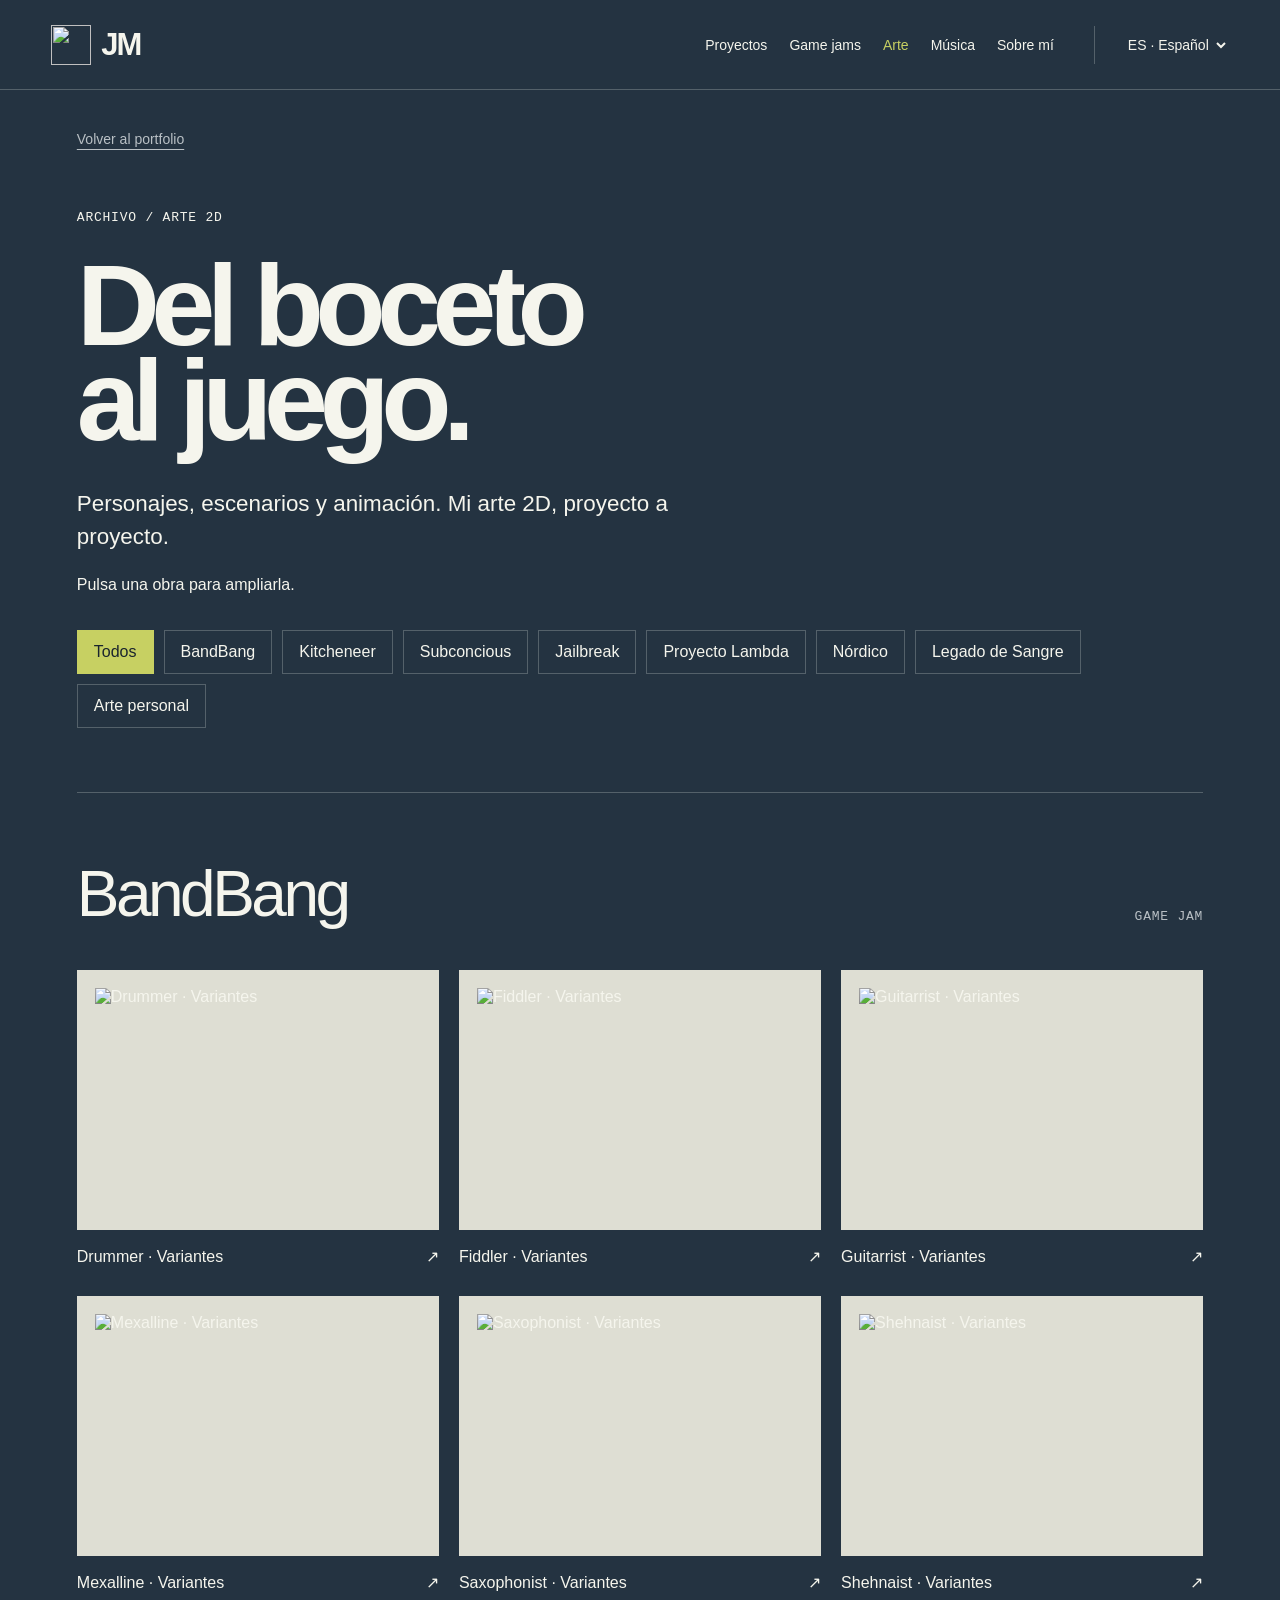
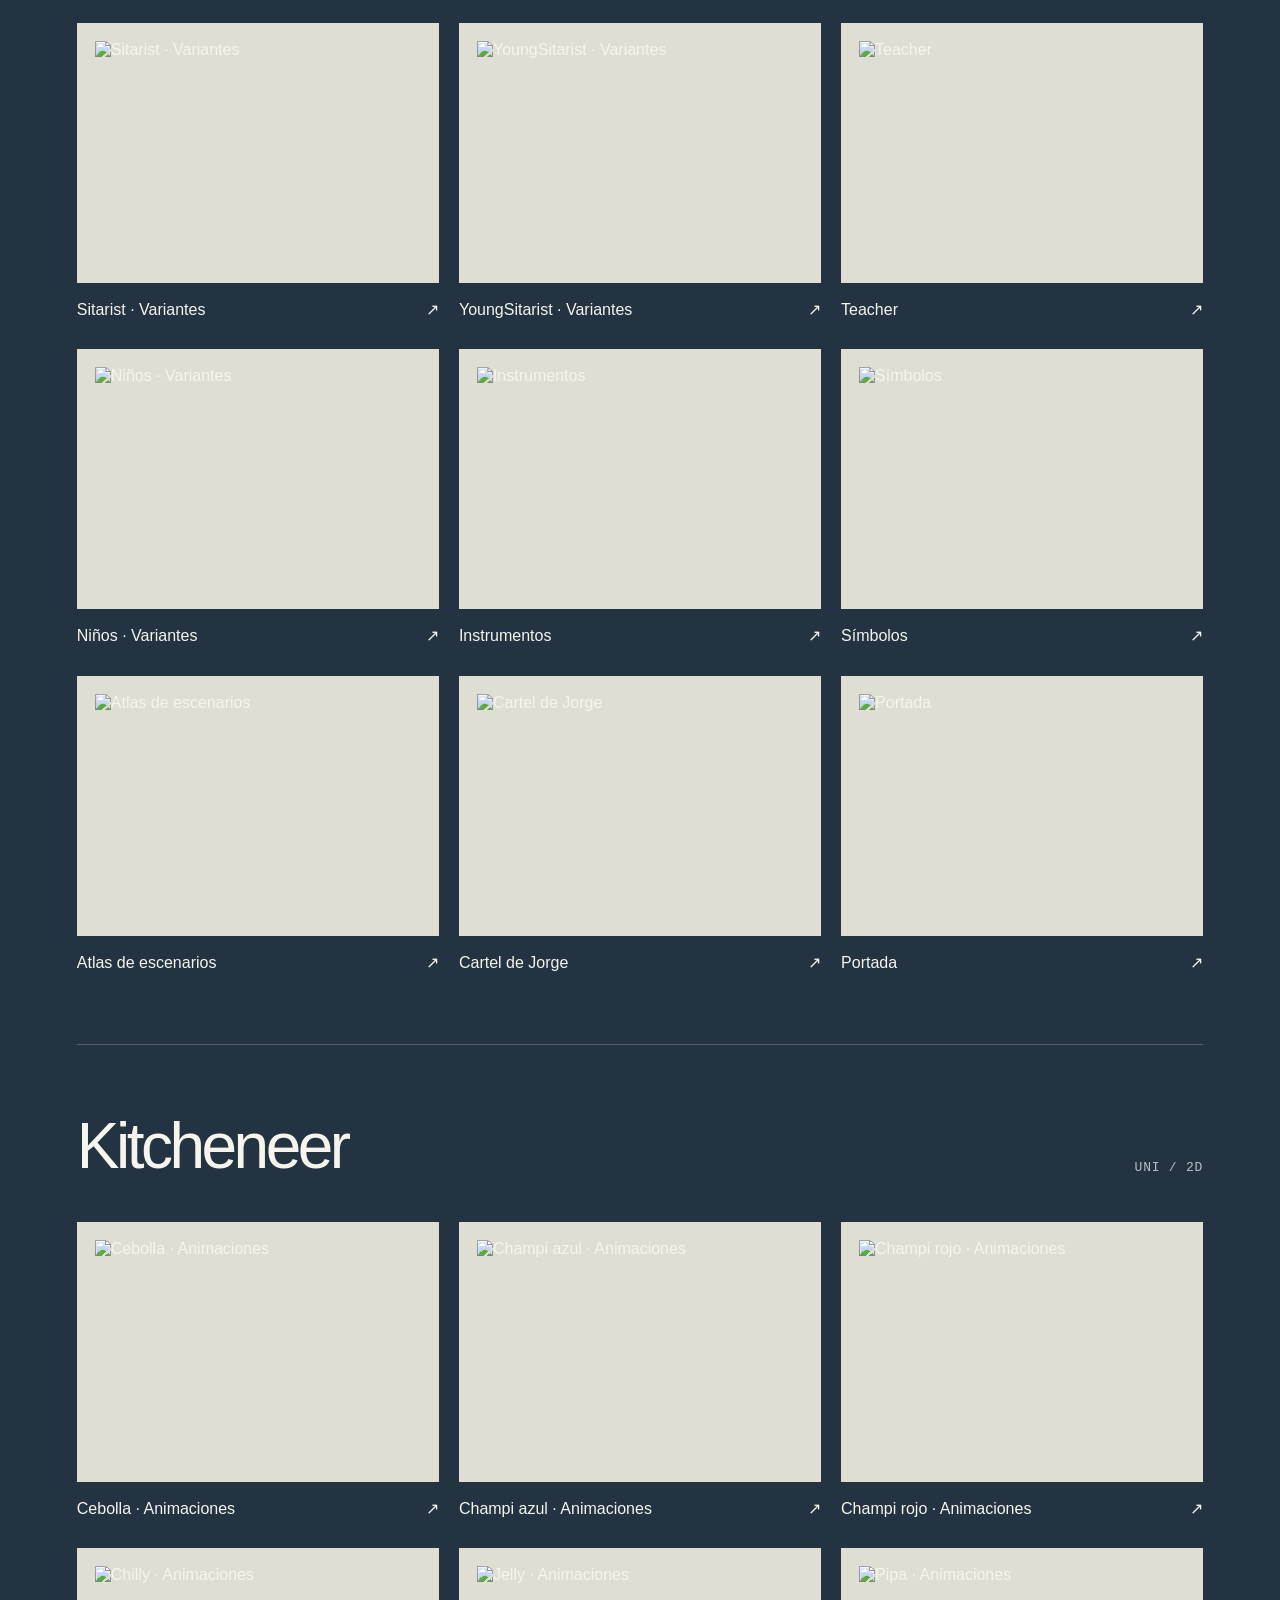
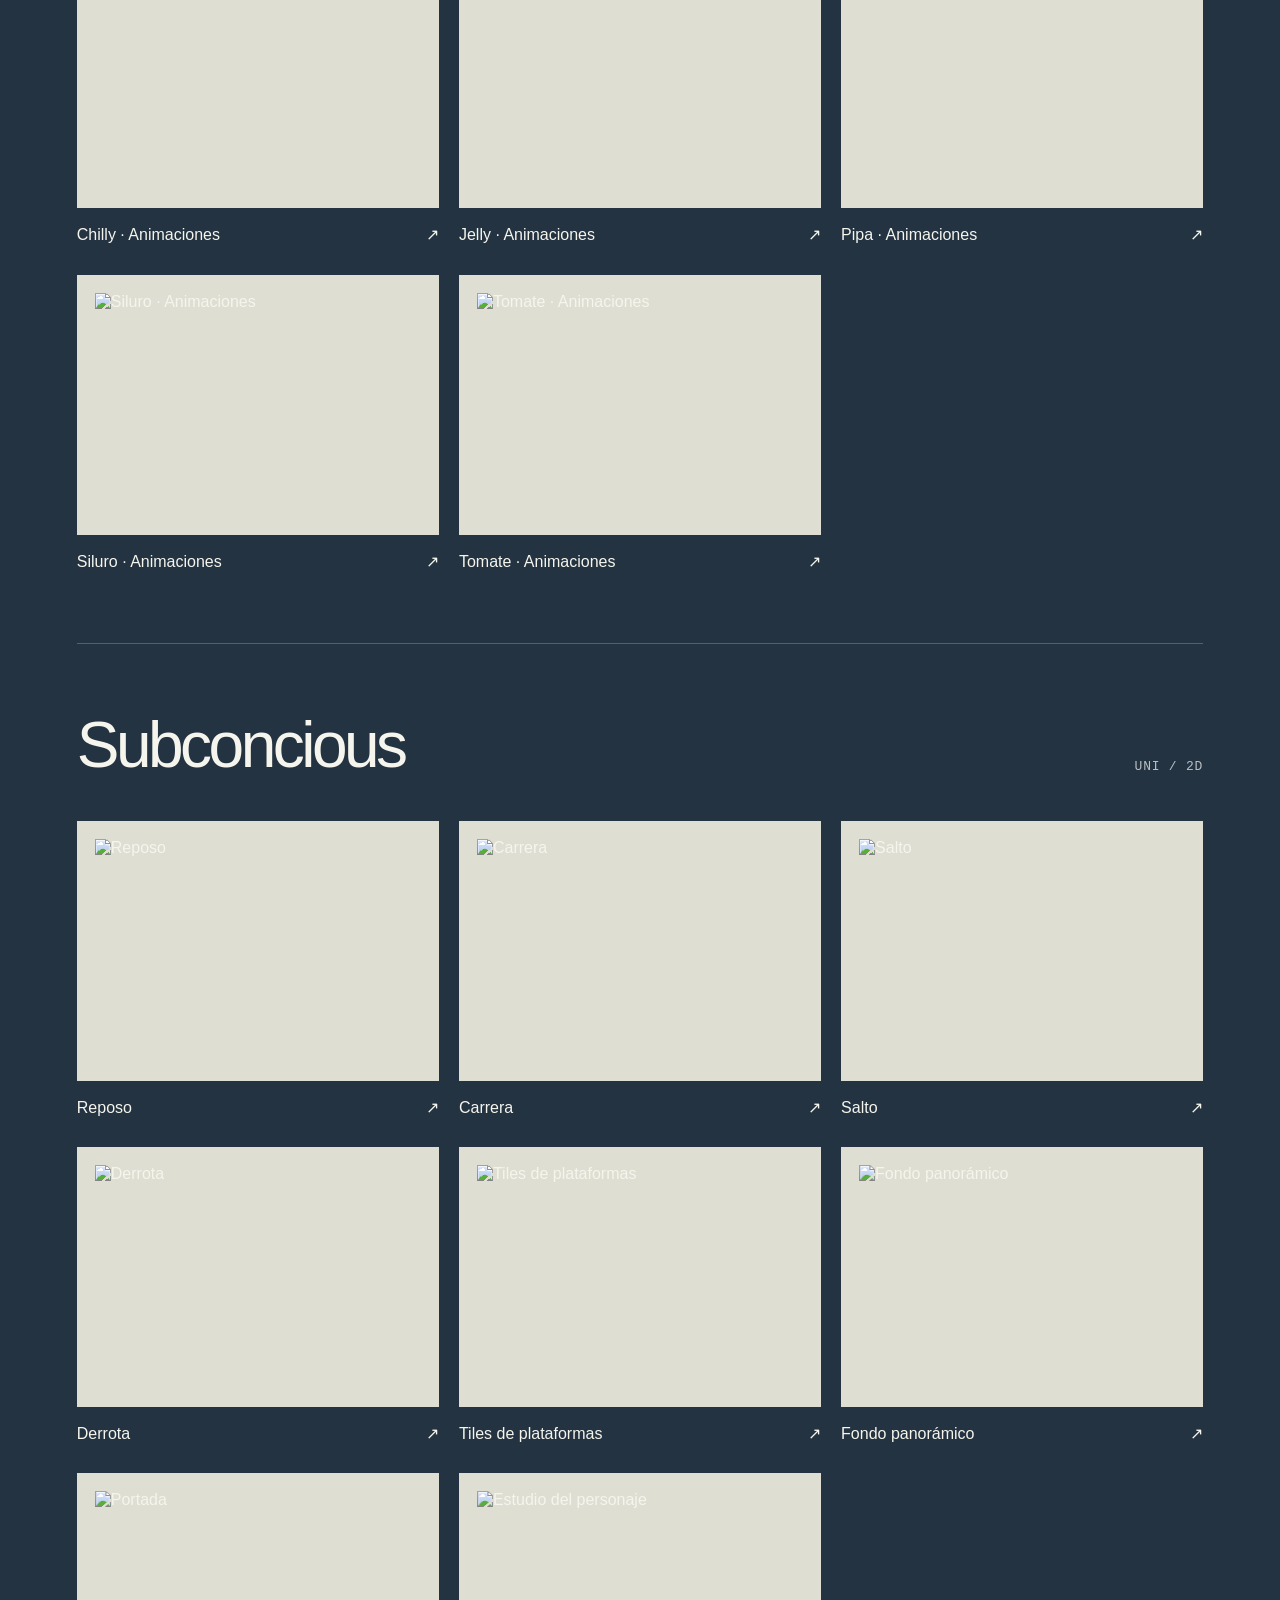
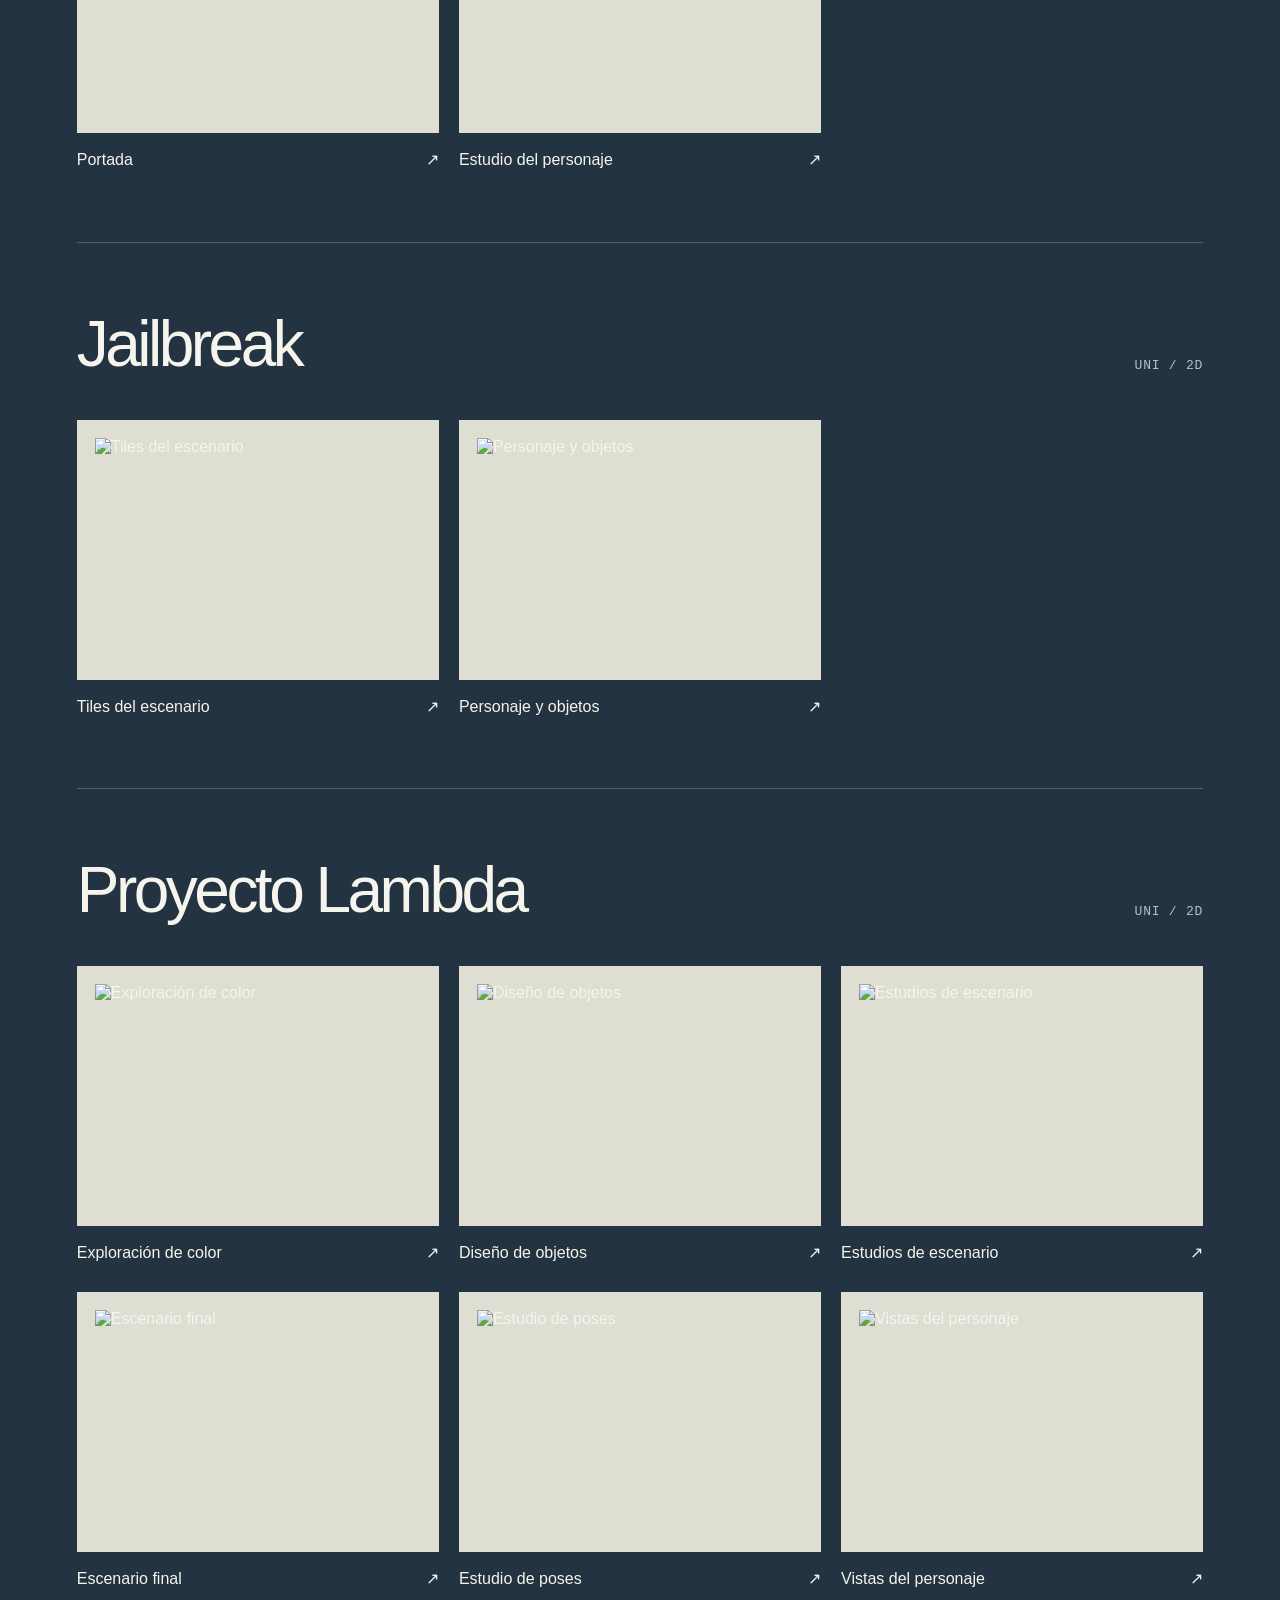
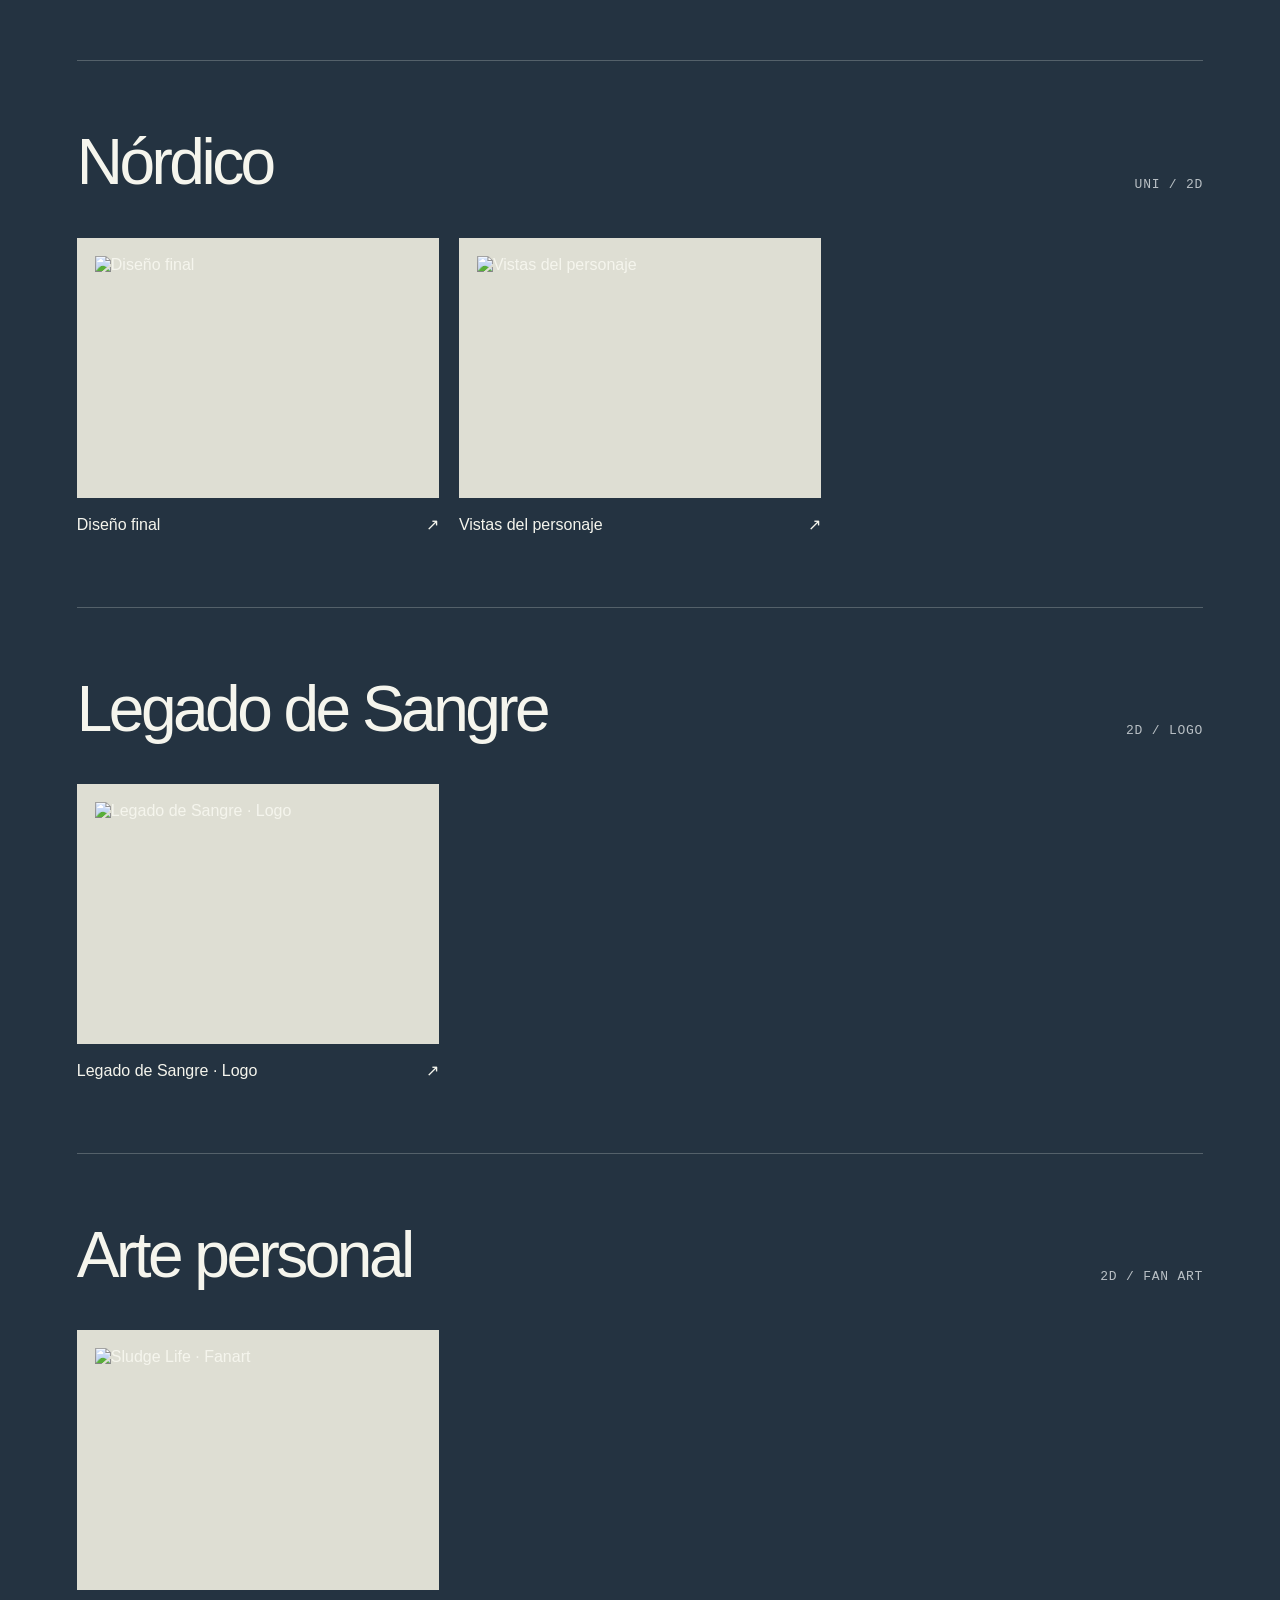
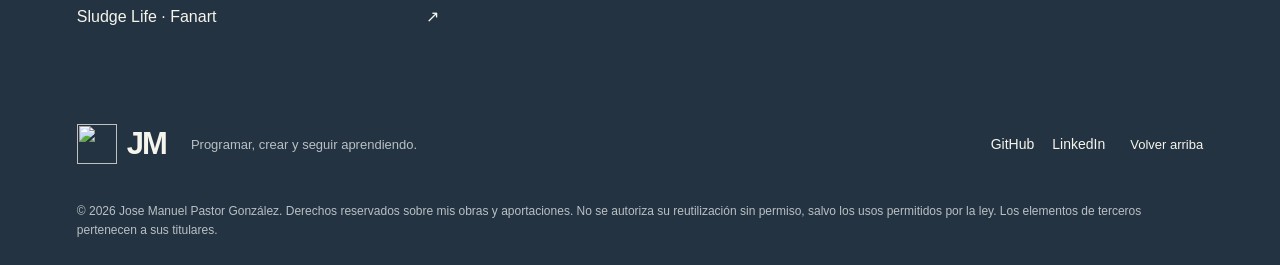
==== art.html @ f52fd1ca "primer commit sin assets" ====
<!doctype html>
<html lang="es">
  <head>
    <meta charset="UTF-8">
    <meta name="viewport" content="width=device-width,initial-scale=1">
    <meta name="theme-color" content="#243341">
    <meta
      name="description"
      content="Game jams de Jose Manuel Pastor González: BandBang, Time Bender y mis aportaciones de arte, sonido y código."
    >
    <title>
      Arte 2D — José Manuel
    </title>
    <link rel="icon" href="assets/favicon.svg">
    <link rel="stylesheet" href="styles.css">
    <script src="content.js" defer>
    </script>
    <script src="art-data.js" defer>
    </script>
    <script src="gallery.js" defer>
    </script>
    <script src="script.js" defer>
    </script>
  </head>
  <body data-page="art">
    <a class="skip" href="#main" data-t="skip">
      Saltar al contenido
    </a>
    <!-- Navegación e idioma -->
    <header>
      <a class="brand" href="index.html" aria-label="José Manuel — Inicio">
        <img src="assets/logo.png" alt="" width="40" height="40">
        JM
      </a>
      <nav aria-label="Principal">
        <a href="index.html#work" data-t="work">
          Proyectos
        </a>
        <a href="jams.html" data-t="jams">
          Game jams
        </a>
        <a href="art.html" aria-current="page" data-t="art">
          Arte
        </a>
        <a href="index.html#sound" data-t="sound">
          Música
        </a>
        <a href="index.html#about" data-t="about">
          Sobre mí
        </a>
      </nav>
      <label class="language">
        <span class="sr-only" data-t="language">
          Idioma
        </span>
        <select id="language">
          <option value="es">
            ES · Español
          </option>
          <option value="en">
            EN · English
          </option>
        </select>
      </label>
    </header>
    <main id="main">
      <section class="wrap jams-hero gallery-hero">
        <a class="back-link" href="index.html#art" data-t="backPortfolio">
          Volver al portfolio
        </a>
        <p class="eyebrow" data-t="galleryArchive">
          ARCHIVO / ARTE 2D
        </p>
        <h1 data-t="galleryTitle">
          Del boceto
          <br>
          al juego.
        </h1>
        <p class="gallery-intro" data-t="galleryIntro">
          Personajes, escenarios y animación. Mi arte 2D, proyecto a proyecto.
        </p>
        <p data-t="galleryHint">
          Pulsa una obra para ampliarla.
        </p>
        <div
          id="art-filters"
          class="art-filters"
          role="group"
          aria-label="Proyectos / Projects"
        >
        </div>
      </section>
      <div id="art-gallery" class="wrap">
      </div>
      <noscript>
        <p class="wrap">
          Activa JavaScript para ver la galería. / Enable JavaScript to view the gallery.
        </p>
      </noscript>
      <dialog id="art-viewer" class="art-viewer" aria-labelledby="art-caption">
        <div class="viewer-toolbar">
          <h2 id="art-caption">
          </h2>
          <button id="art-close" type="button" data-t="galleryClose">
            Cerrar visor
          </button>
        </div>
        <div class="viewer-stage">
          <img id="art-image" alt="">
        </div>
        <div class="viewer-actions">
          <button id="art-prev" type="button" data-t="galleryPrev">
            Anterior
          </button>
          <a id="art-full" target="_blank" rel="noopener" data-t="galleryFull">
            Abrir imagen completa ↗
          </a>
          <button id="art-next" type="button" data-t="galleryNext">
            Siguiente
          </button>
        </div>
      </dialog>
      <!-- Enlaces sociales -->
      <footer class="wrap">
        <a class="brand" href="index.html" aria-label="José Manuel">
          <img src="assets/logo.png" alt="" width="40" height="40">
          JM
        </a>
        <p data-t="footer">
          Programar, crear y seguir aprendiendo.
        </p>
        <div class="social-links">
          <a href="https://github.com/Jositopk" target="_blank" rel="noopener noreferrer">
            GitHub
          </a>
          <a
            href="https://www.linkedin.com/in/jose-manuel-pastor-gonzález-b341253b3/"
            target="_blank"
            rel="noopener noreferrer"
          >
            LinkedIn
          </a>
        </div>
        <a href="#" data-t="top">
          Volver arriba
        </a>
        <p class="rights-notice" data-t="rightsNotice">
          © 2026 Jose Manuel Pastor González. Derechos reservados sobre mis obras
          y aportaciones. No se autoriza su reutilización sin permiso, salvo los
          usos permitidos por la ley. Los elementos de terceros pertenecen a sus titulares.
        </p>
      </footer>
    </main>
  </body>
</html>
---- styles.css ----
/* Paleta, tipografía y estilos base */
:root {
  --bg: #243341;
  --deep: #1a242e;
  --lime: #c7d062;
  --olive: #9ca24d;
  --text: #f5f5ed;
  --muted: #b9c0c5;
  --line: #54616a;
  font-family: Arial, Helvetica, sans-serif;
  color: var(--text);
  background: var(--bg);
  font-synthesis: none;
}
* {
  box-sizing: border-box;
}
html {
  scroll-behavior: smooth;
  scroll-padding-top: 95px;
}
body {
  margin: 0;
}
a {
  color: inherit;
  text-decoration: none;
}
button,
select {
  font: inherit;
}
button,
a,
select {
  -webkit-tap-highlight-color: transparent;
}
a:focus-visible,
button:focus-visible,
select:focus-visible {
  outline: 3px solid var(--lime);
  outline-offset: 6px;
}
.wrap {
  max-width: 1440px;
  margin: auto;
  padding-left: 6%;
  padding-right: 6%;
}
/* Cabecera y navegación */
header {
  height: 90px;
  padding: 0 4%;
  display: flex;
  align-items: center;
  gap: 40px;
  border-bottom: 1px solid var(--line);
  background: var(--bg);
  position: sticky;
  top: 0;
  z-index: 4;
}
.brand {
  font-weight: 900;
  font-size: 31px;
  letter-spacing: -2px;
}
.brand span {
  font-size: 12px;
  vertical-align: top;
  letter-spacing: 0;
  margin-left: 5px;
}
nav {
  display: flex;
  gap: 30px;
  margin-left: auto;
  font-size: 14px;
}
nav a:hover,
footer a:hover {
  color: var(--lime);
}
.language {
  border-left: 1px solid var(--line);
  padding-left: 25px;
}
select {
  background: var(--bg);
  color: var(--text);
  border: 0;
  font-size: 14px;
  padding: 10px 4px;
  cursor: pointer;
}
/* Portada */
.hero {
  padding-top: 42px;
  padding-bottom: 54px;
}
.eyebrow {
  font-family: "Courier New", monospace;
  font-size: 13px;
  letter-spacing: 0.06em;
  line-height: 1.5;
}
.hero > .eyebrow {
  display: flex;
  justify-content: space-between;
  color: var(--muted);
}
h1 {
  font-size: clamp(76px, 14.4vw, 208px);
  letter-spacing: -0.075em;
  line-height: 0.83;
  margin: 48px 0 38px;
  font-weight: 900;
}
h1 span {
  color: var(--lime);
}
.hero-bottom {
  display: grid;
  grid-template-columns: 1.1fr 1fr 120px;
  align-items: end;
  gap: 36px;
}
.hero-bottom > p {
  font-size: clamp(23px, 2.6vw, 36px);
  line-height: 1.15;
  letter-spacing: -0.04em;
  margin: 0;
}
.hero-note p {
  color: var(--muted);
  font-size: 16px;
  line-height: 1.55;
  margin: 0 0 22px;
}
.solid {
  display: inline-flex;
  padding: 15px 22px;
  background: var(--lime);
  color: var(--deep);
  font-weight: 700;
  font-size: 14px;
  transition: background 0.15s;
}
.solid:hover {
  background: white;
}
.avatar {
  width: 120px;
  height: 120px;
  object-fit: cover;
  border-radius: 50%;
}
.discipline {
  background: var(--lime);
  color: var(--deep);
  padding: 19px 6%;
  font-size: clamp(12px, 1.3vw, 18px);
  font-weight: 700;
  letter-spacing: 0.07em;
}
/* Secciones y tarjetas de proyectos */
.section {
  padding-top: 96px;
  padding-bottom: 96px;
}
.section-head {
  display: flex;
  align-items: end;
  justify-content: space-between;
  gap: 30px;
  margin-bottom: 44px;
}
.section-head .eyebrow {
  color: var(--muted);
}
h2 {
  font-size: clamp(45px, 6.4vw, 86px);
  line-height: 0.98;
  letter-spacing: -0.055em;
  font-weight: 500;
  margin: 20px 0 0;
}
.section-head > p {
  font-size: 16px;
  line-height: 1.6;
  color: var(--muted);
  margin: 0;
}
.project-grid {
  display: grid;
  grid-template-columns: 1fr 1fr;
  gap: 38px 24px;
}
.project-card {
  border: 0;
  padding: 0;
  text-align: left;
  background: none;
  color: inherit;
  cursor: pointer;
  width: 100%;
}
.project-face {
  min-height: 270px;
  padding: 28px;
  display: flex;
  flex-direction: column;
  justify-content: space-between;
  transition: transform 0.25s;
  overflow: hidden;
  background: var(--deep);
  border: 1px solid var(--line);
}
.project-card:hover .project-face {
  transform: translateY(-5px);
}
.project-face .meta {
  display: flex;
  justify-content: space-between;
  font:
    13px "Courier New",
    monospace;
}
.project-face strong {
  font-size: clamp(34px, 4vw, 58px);
  letter-spacing: -0.055em;
  line-height: 1;
  font-weight: 600;
  display: block;
  max-width: 90%;
}
.project-face .category {
  font:
    13px "Courier New",
    monospace;
}
.project-card:nth-child(2) .project-face {
  background: var(--olive);
  color: var(--deep);
  border-color: var(--olive);
}
.project-card:nth-child(3) .project-face {
  background: var(--lime);
  color: var(--deep);
  border-color: var(--lime);
}
.project-card:nth-child(4) .project-face {
  background: #2d414f;
}
.card-bottom {
  display: flex;
  justify-content: space-between;
  gap: 15px;
  padding: 17px 0;
  border-bottom: 1px solid var(--line);
  font-size: 14px;
}
.card-bottom span:last-child {
  color: var(--muted);
  white-space: nowrap;
}
/* Galería de arte */
.art-section {
  background: var(--lime);
  color: var(--deep);
}
.art-section .section-head .eyebrow,
.art-section .section-head > p {
  color: var(--deep);
}
.art-grid {
  display: grid;
  grid-template-columns: 1fr 1fr;
  border-top: 1px solid #6a7237;
}
.art-grid > div {
  padding: 35px 0 10px;
}
.art-grid > div + div {
  padding-left: 40px;
  border-left: 1px solid #6a7237;
}
.large-index {
  font-size: 100px;
  letter-spacing: -0.07em;
  line-height: 1.1;
  font-weight: 700;
}
h3 {
  font-size: 20px;
  font-weight: 500;
  letter-spacing: -0.025em;
  margin: 18px 0 10px;
}
.art-grid p {
  font-size: 14px;
}
/* Listado de música */
.sound-list > div {
  display: flex;
  align-items: center;
  gap: 28px;
  border-top: 1px solid var(--line);
  padding: 27px 0;
}
.sound-list > div:last-child {
  border-bottom: 1px solid var(--line);
}
.track-no {
  font:
    14px "Courier New",
    monospace;
  color: var(--lime);
}
.sound-list h3 {
  margin: 0 0 8px;
  font-size: 24px;
}
.sound-list p {
  margin: 0;
  color: var(--muted);
  font-size: 14px;
}
.pending {
  margin-left: auto;
  font:
    12px "Courier New",
    monospace;
  color: var(--muted);
  text-align: right;
}
/* Presentación personal */
.about-section {
  background: var(--deep);
}
.about-grid {
  display: grid;
  grid-template-columns: 1fr 1fr;
  gap: 70px;
}
.bio {
  padding-top: 35px;
}
.bio p {
  color: var(--muted);
  line-height: 1.65;
  font-size: 16px;
}
.bio .lead {
  font-size: 23px;
  color: var(--text);
  line-height: 1.45;
  letter-spacing: -0.025em;
  margin-top: 0;
}
.skills {
  display: flex;
  flex-wrap: wrap;
  gap: 8px;
  margin: 28px 0 45px;
}
.skills span {
  padding: 8px 12px;
  border: 1px solid var(--line);
  font:
    13px "Courier New",
    monospace;
}
.bio-bottom {
  border-top: 1px solid var(--line);
  padding-top: 18px;
  display: flex;
  gap: 25px;
  justify-content: space-between;
  font-size: 13px;
  line-height: 1.5;
}
.bio-bottom span:first-child {
  color: var(--lime);
}
footer {
  min-height: 130px;
  display: flex;
  align-items: center;
  gap: 25px;
  font-size: 13px;
}
footer p {
  color: var(--muted);
}
footer > a:last-child {
  margin-left: auto;
}
/* Ventanas de detalle */
dialog {
  background: var(--deep);
  color: var(--text);
  border: 1px solid var(--line);
  padding: 60px;
  max-width: 760px;
  width: calc(100% - 32px);
  max-height: 85vh;
  overflow: auto;
}
dialog::backdrop {
  background: rgba(5, 12, 18, 0.82);
}
.close {
  position: absolute;
  right: 18px;
  top: 12px;
  background: none;
  border: 0;
  color: var(--text);
  font-size: 32px;
  cursor: pointer;
  padding: 6px 12px;
}
dialog h2 {
  font-size: 48px;
  line-height: 1.05;
  margin-bottom: 25px;
}
dialog p {
  font-size: 17px;
  line-height: 1.65;
  color: var(--muted);
}
dialog .eyebrow {
  color: var(--lime);
}
dialog h3 {
  margin-top: 30px;
}
body.modal-open {
  overflow: hidden;
}
.skip {
  position: fixed;
  top: -100px;
  background: var(--lime);
  color: var(--deep);
  padding: 14px;
  z-index: 10;
}
.skip:focus {
  top: 10px;
}
.sr-only {
  position: absolute;
  width: 1px;
  height: 1px;
  padding: 0;
  overflow: hidden;
  clip: rect(0, 0, 0, 0);
  white-space: nowrap;
  border: 0;
}
@media (min-width: 1600px) {
  header {
    padding-left: calc((100% - 1268px) / 2);
    padding-right: calc((100% - 1268px) / 2);
  }
}
/* Ajustes para pantallas pequeñas */
@media (max-width: 760px) {
  header {
    height: auto;
    min-height: 78px;
    gap: 15px;
    flex-wrap: wrap;
    padding: 17px 6%;
  }
  nav {
    order: 3;
    width: 100%;
    justify-content: space-between;
    gap: 8px;
    padding: 8px 0 2px;
  }
  .language {
    margin-left: auto;
    border: 0;
    padding: 0;
  }
  .hero {
    padding-top: 25px;
  }
  h1 {
    margin-top: 38px;
    font-size: 18vw;
  }
  .hero-bottom {
    grid-template-columns: 1fr 85px;
    gap: 28px;
  }
  .hero-note {
    grid-column: 1;
    grid-row: 2;
  }
  .avatar {
    grid-column: 2;
    grid-row: 1;
    width: 85px;
    height: 85px;
  }
  .hero-bottom > p {
    align-self: center;
  }
  .hero-note p {
    font-size: 15px;
  }
  .section {
    padding-top: 64px;
    padding-bottom: 64px;
  }
  .section-head {
    align-items: start;
    flex-direction: column;
    gap: 24px;
  }
  .project-grid {
    grid-template-columns: 1fr;
  }
  .project-face {
    min-height: 265px;
  }
  .project-face strong {
    font-size: 48px;
  }
  .art-grid > div + div {
    padding-left: 22px;
  }
  .large-index {
    font-size: 75px;
  }
  .art-grid h3 {
    font-size: 18px;
  }
  .about-grid {
    grid-template-columns: 1fr;
    gap: 15px;
  }
  .sound-list > div {
    gap: 16px;
    flex-wrap: wrap;
  }
  .sound-list > div > div {
    flex: 1;
  }
  .pending {
    width: 100%;
    text-align: left;
    margin-left: 34px;
  }
  .sound-list h3 {
    font-size: 21px;
  }
  .sound-list p {
    line-height: 1.5;
  }
  .bio {
    padding-top: 15px;
  }
  footer {
    flex-wrap: wrap;
    padding-top: 28px;
    padding-bottom: 28px;
    gap: 15px;
  }
  footer p {
    order: 3;
    width: 100%;
    margin: 0;
  }
  dialog {
    padding: 55px 25px 30px;
  }
  dialog h2 {
    font-size: 38px;
  }
}
@media (prefers-reduced-motion: reduce) {
  html {
    scroll-behavior: auto;
  }
  * {
    transition: none !important;
  }
}
/* Identidad personal y archivo de game jams */
.brand {
  display: inline-flex;
  align-items: center;
  gap: 10px;
  flex-shrink: 0;
}
.brand img {
  object-fit: contain;
  width: 40px;
  height: 40px;
}
.avatar {
  border-radius: 0;
  object-fit: contain;
}
/* Acceso a game jams */
.jam-feature {
  display: grid;
  grid-template-columns: 1fr 1fr;
  background: var(--deep);
  margin-top: 48px;
  border: 1px solid var(--line);
  align-items: stretch;
}
.jam-feature > div {
  padding: 34px;
}
.jam-feature h3 {
  font-size: clamp(30px, 4vw, 52px);
  letter-spacing: -0.05em;
  margin: 20px 0 25px;
  line-height: 1.05;
}
.jam-feature img {
  width: 100%;
  height: 100%;
  min-height: 220px;
  object-fit: cover;
}
.text-link {
  font-size: 14px;
  text-decoration: underline;
  text-underline-offset: 5px;
  line-height: 1.6;
}
.jam-feature:hover .text-link {
  color: var(--lime);
}
.about-grid {
  grid-template-columns: minmax(0, 0.8fr) minmax(0, 1fr);
  align-items: center;
}
.portrait {
  margin: 0;
  max-width: 380px;
}
.portrait img {
  width: 100%;
  height: auto;
  aspect-ratio: 4/5;
  object-fit: cover;
  object-position: center 25%;
  display: block;
}
.portrait figcaption {
  font:
    12px "Courier New",
    monospace;
  color: var(--muted);
  padding-top: 14px;
  line-height: 1.5;
}
.outline-link {
  display: inline-flex;
  padding: 14px 20px;
  border: 1px solid var(--line);
  font-size: 14px;
  line-height: 1.4;
  transition: background 0.15s;
  margin-top: 24px;
}
.outline-link:hover {
  background: var(--lime);
  color: var(--deep);
  border-color: var(--lime);
}
nav [aria-current="page"] {
  color: var(--lime);
}
/* Página de game jams */
.jams-hero {
  padding-top: 40px;
  padding-bottom: 64px;
}
.back-link {
  display: inline-block;
  font-size: 14px;
  text-decoration: underline;
  text-underline-offset: 5px;
  margin-bottom: 48px;
  color: var(--muted);
}
.jams-hero h1 {
  font-size: clamp(90px, 13vw, 180px);
  margin-top: 30px;
}
.jams-intro {
  display: flex;
  justify-content: space-between;
  align-items: end;
  gap: 30px;
}
.jams-intro p {
  font-size: clamp(21px, 2.6vw, 32px);
  line-height: 1.35;
  letter-spacing: -0.03em;
  margin: 0;
}
.jams-intro .outline-link {
  margin: 0;
}
.jam-entries {
  padding-bottom: 75px;
}
.jam-entry {
  display: grid;
  grid-template-columns: 1fr 1fr;
  gap: 6%;
  padding: 64px 0;
  border-top: 1px solid var(--line);
  align-items: start;
}
.jam-visual img {
  width: 100%;
  height: auto;
  aspect-ratio: 1.26;
  object-fit: contain;
  display: block;
  background: var(--deep);
}
.jam-visual > .eyebrow {
  display: block;
  margin-top: 16px;
  color: var(--muted);
}
.jam-copy > .eyebrow {
  color: var(--lime);
}
.jam-copy h2 {
  font-size: clamp(38px, 4.5vw, 65px);
  margin: 18px 0 24px;
}
.jam-copy p {
  font-size: 16px;
  line-height: 1.65;
  color: var(--muted);
}
.jam-copy h3 {
  margin: 25px 0 8px;
}
.jam-duration {
  display: block;
  margin: 26px 0;
}
.jam-actions {
  display: flex;
  flex-wrap: wrap;
  gap: 20px;
  align-items: center;
}
.collection-link {
  border-top: 1px solid var(--line);
  padding-top: 28px;
  display: flex;
  justify-content: space-between;
  gap: 20px;
  font-size: 14px;
  line-height: 1.6;
}
.collection-link p {
  margin: 0;
  color: var(--muted);
}
.collection-link a {
  color: var(--lime);
  text-decoration: underline;
  text-underline-offset: 5px;
}
.project-face strong {
  overflow-wrap: anywhere;
}
.project-face .category {
  line-height: 1.5;
}
nav {
  gap: 22px;
}
.card-bottom {
  flex-wrap: wrap;
}
@media (max-width: 760px) {
  nav {
    gap: 12px;
    flex-wrap: wrap;
    justify-content: flex-start;
    font-size: 14px;
  }
  .jam-feature {
    grid-template-columns: 1fr;
  }
  .jam-feature img {
    min-height: 0;
    height: auto;
    aspect-ratio: 16/9;
  }
  .jam-feature > div {
    padding: 25px;
  }
  .about-grid {
    grid-template-columns: 1fr;
    gap: 32px;
  }
  .portrait {
    max-width: 350px;
    width: 100%;
  }
  .jams-intro {
    align-items: start;
    flex-direction: column;
  }
  .jam-entry {
    grid-template-columns: 1fr;
    gap: 30px;
    padding: 40px 0;
  }
  .jam-visual {
    max-width: 520px;
  }
  .collection-link {
    flex-direction: column;
  }
  .jams-hero {
    padding-bottom: 40px;
  }
  .brand img {
    width: 32px;
    height: 32px;
  }
  .project-face strong {
    font-size: clamp(32px, 9vw, 48px);
  }
}

.profile-links {
  display: flex;
  flex-wrap: wrap;
  gap: 12px;
  margin-top: 24px;
}
.profile-links .outline-link {
  margin-top: 0;
}
.social-links {
  display: flex;
  flex-wrap: wrap;
  gap: 18px;
}
.social-links a {
  font-size: 14px;
}
footer {
  flex-wrap: wrap;
  padding-top: 25px;
  padding-bottom: 25px;
}
footer p {
  flex: 1;
  min-width: 180px;
}
@media (max-width: 760px) {
  footer .social-links {
    margin-left: auto;
  }
  footer > a:last-child {
    margin-left: 0;
  }
  .profile-links {
    gap: 10px;
  }
}

/* Aptitudes */
.skill-groups {
  margin: 30px 0;
}
.skill-groups section + section {
  margin-top: 24px;
}
.skill-groups h3 {
  font-size: 15px;
  letter-spacing: 0;
  color: var(--lime);
  margin: 0 0 12px;
}
.skill-groups .skills {
  margin: 0;
  gap: 8px;
}
.skill-groups .skills span {
  font-size: 14px;
  line-height: 1.4;
  max-width: 100%;
  overflow-wrap: anywhere;
}

.cv-actions {
  display: flex;
  flex-wrap: wrap;
  align-items: center;
  gap: 12px;
  margin-top: 26px;
}
.cv-actions .outline-link {
  margin-top: 0;
}
.project-actions {
  margin-top: 24px;
}
.project-actions .solid {
  line-height: 1.5;
}

button.solid {
  border: 0;
  cursor: pointer;
}
/* Visor del CV */
.cv-dialog {
  padding: 0;
  width: min(1000px, calc(100% - 32px));
  max-width: 1000px;
  height: 90vh;
  height: 90dvh;
  max-height: 94vh;
  max-height: 94dvh;
  overflow: hidden;
}
.cv-dialog[open] {
  display: flex;
  flex-direction: column;
}
.cv-toolbar {
  display: flex;
  align-items: center;
  justify-content: space-between;
  gap: 16px;
  padding: 14px 20px;
  border-bottom: 1px solid var(--line);
  flex-shrink: 0;
}
.cv-dialog .cv-toolbar h2 {
  font-size: 18px;
  line-height: 1.4;
  letter-spacing: 0;
  margin: 0;
}
.cv-close {
  background: transparent;
  color: var(--text);
  border: 0;
  width: 44px;
  height: 44px;
  font-size: 32px;
  cursor: pointer;
  flex-shrink: 0;
}
.cv-dialog iframe {
  display: block;
  width: 100%;
  flex: 1;
  min-height: 0;
  border: 0;
  background: white;
}
.cv-dialog .cv-help {
  font-size: 13px;
  line-height: 1.5;
  margin: 0;
  padding: 10px 20px;
  color: var(--muted);
  flex-shrink: 0;
}
@media (max-width: 760px) {
  .cv-dialog {
    width: calc(100% - 16px);
    height: 94vh;
    height: 94dvh;
  }
  .cv-toolbar {
    padding: 8px 12px;
  }
  .cv-dialog .cv-toolbar h2 {
    font-size: 15px;
  }
  .cv-dialog .cv-help {
    padding: 8px 12px;
  }
}

/* Galería de arte: miniaturas, filtros y visor adaptable. */
.art-preview {
  display: block;
  margin-top: 24px;
  font-weight: bold;
}
.art-preview img {
  width: 100%;
  height: 220px;
  object-fit: contain;
  margin-bottom: 20px;
}
.gallery-hero h1 {
  text-transform: none;
  font-size: clamp(3rem, 9vw, 8rem);
}
.gallery-intro {
  max-width: 650px;
  font-size: 1.4rem;
  line-height: 1.5;
}
.art-filters {
  display: flex;
  flex-wrap: wrap;
  gap: 10px;
  margin-top: 36px;
}
.art-filters button,
.viewer-actions button,
#art-close {
  background: transparent;
  border: 1px solid var(--line);
  color: var(--text);
  padding: 12px 16px;
  cursor: pointer;
}
.art-filters button[aria-pressed="true"] {
  background: var(--lime);
  border-color: var(--lime);
  color: var(--deep);
}
.art-project {
  padding: 50px 0 70px;
  border-top: 1px solid var(--line);
}
.art-project .section-head h2 {
  font-size: clamp(2rem, 5vw, 4rem);
}
.artworks {
  display: grid;
  grid-template-columns: repeat(3, minmax(0, 1fr));
  gap: 28px 20px;
}
.artwork {
  padding: 0;
  min-width: 0;
  border: 0;
  background: transparent;
  color: var(--text);
  text-align: left;
  cursor: pointer;
}
.artwork-image {
  display: flex;
  align-items: center;
  justify-content: center;
  height: 260px;
  padding: 18px;
  background: #deded3;
}
.artwork-image img {
  width: 100%;
  height: 100%;
  object-fit: contain;
}
.pixel-art {
  image-rendering: pixelated;
}
.artwork-label {
  display: flex;
  justify-content: space-between;
  gap: 12px;
  padding-top: 16px;
  line-height: 1.4;
}
.artwork:hover .artwork-label {
  color: var(--lime);
}
.art-viewer {
  width: min(1300px, 96vw);
  max-width: 96vw;
  height: 92dvh;
  max-height: 92dvh;
  padding: 20px;
}
.art-viewer[open] {
  display: flex;
  flex-direction: column;
  gap: 16px;
}
.viewer-toolbar,
.viewer-actions {
  display: flex;
  align-items: center;
  justify-content: space-between;
  gap: 14px;
  flex-shrink: 0;
}
.art-viewer .viewer-toolbar h2 {
  margin: 0;
  font-size: 1.1rem;
}
#art-close {
  flex-shrink: 0;
}
#art-close::after {
  content: " ×";
  font-size: 1.25rem;
}
.viewer-stage {
  flex: 1;
  min-height: 0;
  display: flex;
  align-items: center;
  justify-content: center;
  overflow: auto;
  background: #deded3;
}
.viewer-stage img {
  width: 100%;
  height: 100%;
  object-fit: contain;
}
#art-full {
  text-decoration: underline;
  text-underline-offset: 4px;
  text-align: center;
}
@media (max-width: 900px) {
  .artworks {
    grid-template-columns: repeat(2, minmax(0, 1fr));
  }
}
@media (max-width: 550px) {
  .artworks {
    grid-template-columns: 1fr;
  }
  .art-viewer {
    padding: 12px;
  }
  .art-viewer .viewer-toolbar h2 {
    font-size: 0.9rem;
  }
  .viewer-actions {
    flex-wrap: wrap;
    font-size: 0.85rem;
  }
  #art-full {
    order: 3;
    width: 100%;
    padding: 8px;
  }
}

/* Arte: 2D a la izquierda, 3D a la derecha; láminas superpuestas. */
.art-showcases {
  display: grid;
  grid-template-columns: minmax(0, 1fr) minmax(0, 1fr);
  border-top: 1px solid #6a7237;
}
.art-showcase {
  min-width: 0;
  padding: 35px 32px 10px 0;
}
.art-showcase + .art-showcase {
  padding: 35px 0 10px 32px;
  border-left: 1px solid #6a7237;
}
.art-showcase .large-index {
  font-size: 100px;
}
.art-showcase h3 {
  font-size: 24px;
  margin: 22px 0 14px;
}
.art-showcase > p {
  font-size: 16px;
  line-height: 1.5;
  min-height: 48px;
}
.art-ribbon {
  position: relative;
  isolation: isolate;
  height: clamp(230px, 25vw, 330px);
  margin: 28px 0;
}
.ribbon-panel {
  position: absolute;
  top: 0;
  left: 0;
  z-index: 4;
  display: flex;
  align-items: center;
  justify-content: center;
  width: 64%;
  height: 100%;
  overflow: hidden;
  box-shadow: 7px 0 14px rgb(26 36 46 / 20%);
}
.ribbon-panel:nth-child(2) {
  left: 12%;
  z-index: 3;
}
.ribbon-panel:nth-child(3) {
  left: 24%;
  z-index: 2;
}
.ribbon-panel:nth-child(4) {
  left: 36%;
  z-index: 1;
}
/* Revela una lámina completa al pasar el ratón o enfocarla con el teclado. */
a.ribbon-panel:hover,
a.ribbon-panel:focus-visible {
  z-index: 5;
  outline: 2px solid var(--deep);
  outline-offset: 2px;
}
.ribbon-panel img {
  width: 100%;
  height: 100%;
  object-fit: contain;
}
.ribbon-fanart {
  background: #372b3c;
}
.ribbon-fanart img {
  object-fit: cover;
}
.ribbon-logo {
  background: #171d23;
  padding: 16px;
}
.ribbon-character {
  background: #e7bd69;
  padding: 12px;
}
.ribbon-bandbang {
  background: #b4c9c2;
  padding: 12px;
}
.art-explore {
  display: inline-block;
  font-size: 22px;
  font-weight: 700;
}
a.art-explore:hover {
  text-decoration: underline;
  text-underline-offset: 6px;
}
.art-ribbon-pending .ribbon-panel {
  align-items: flex-end;
  justify-content: flex-end;
  padding: 14px;
  background: #a9b15a;
}
.art-ribbon-pending .ribbon-panel:nth-child(2) {
  background: #909b4c;
}
.art-ribbon-pending .ribbon-panel:nth-child(3) {
  background: #b4bd67;
}
.art-ribbon-pending .ribbon-panel:nth-child(4) {
  background: #7c8943;
}
.art-ribbon-pending span {
  font-size: 14px;
  font-weight: bold;
}
@media (max-width: 650px) {
  .art-showcases {
    grid-template-columns: minmax(0, 1fr);
  }
  .art-showcase,
  .art-showcase + .art-showcase {
    padding: 30px 0;
    border-left: 0;
  }
  .art-showcase + .art-showcase {
    border-top: 1px solid #6a7237;
  }
  .art-ribbon {
    height: 280px;
  }
}

/* Aviso de derechos presente en las tres páginas. */
footer {
  flex-wrap: wrap;
}
footer .rights-notice {
  flex-basis: 100%;
  max-width: none;
  margin: 12px 0 0;
  font-size: 12px;
  line-height: 1.6;
  color: var(--muted);
}
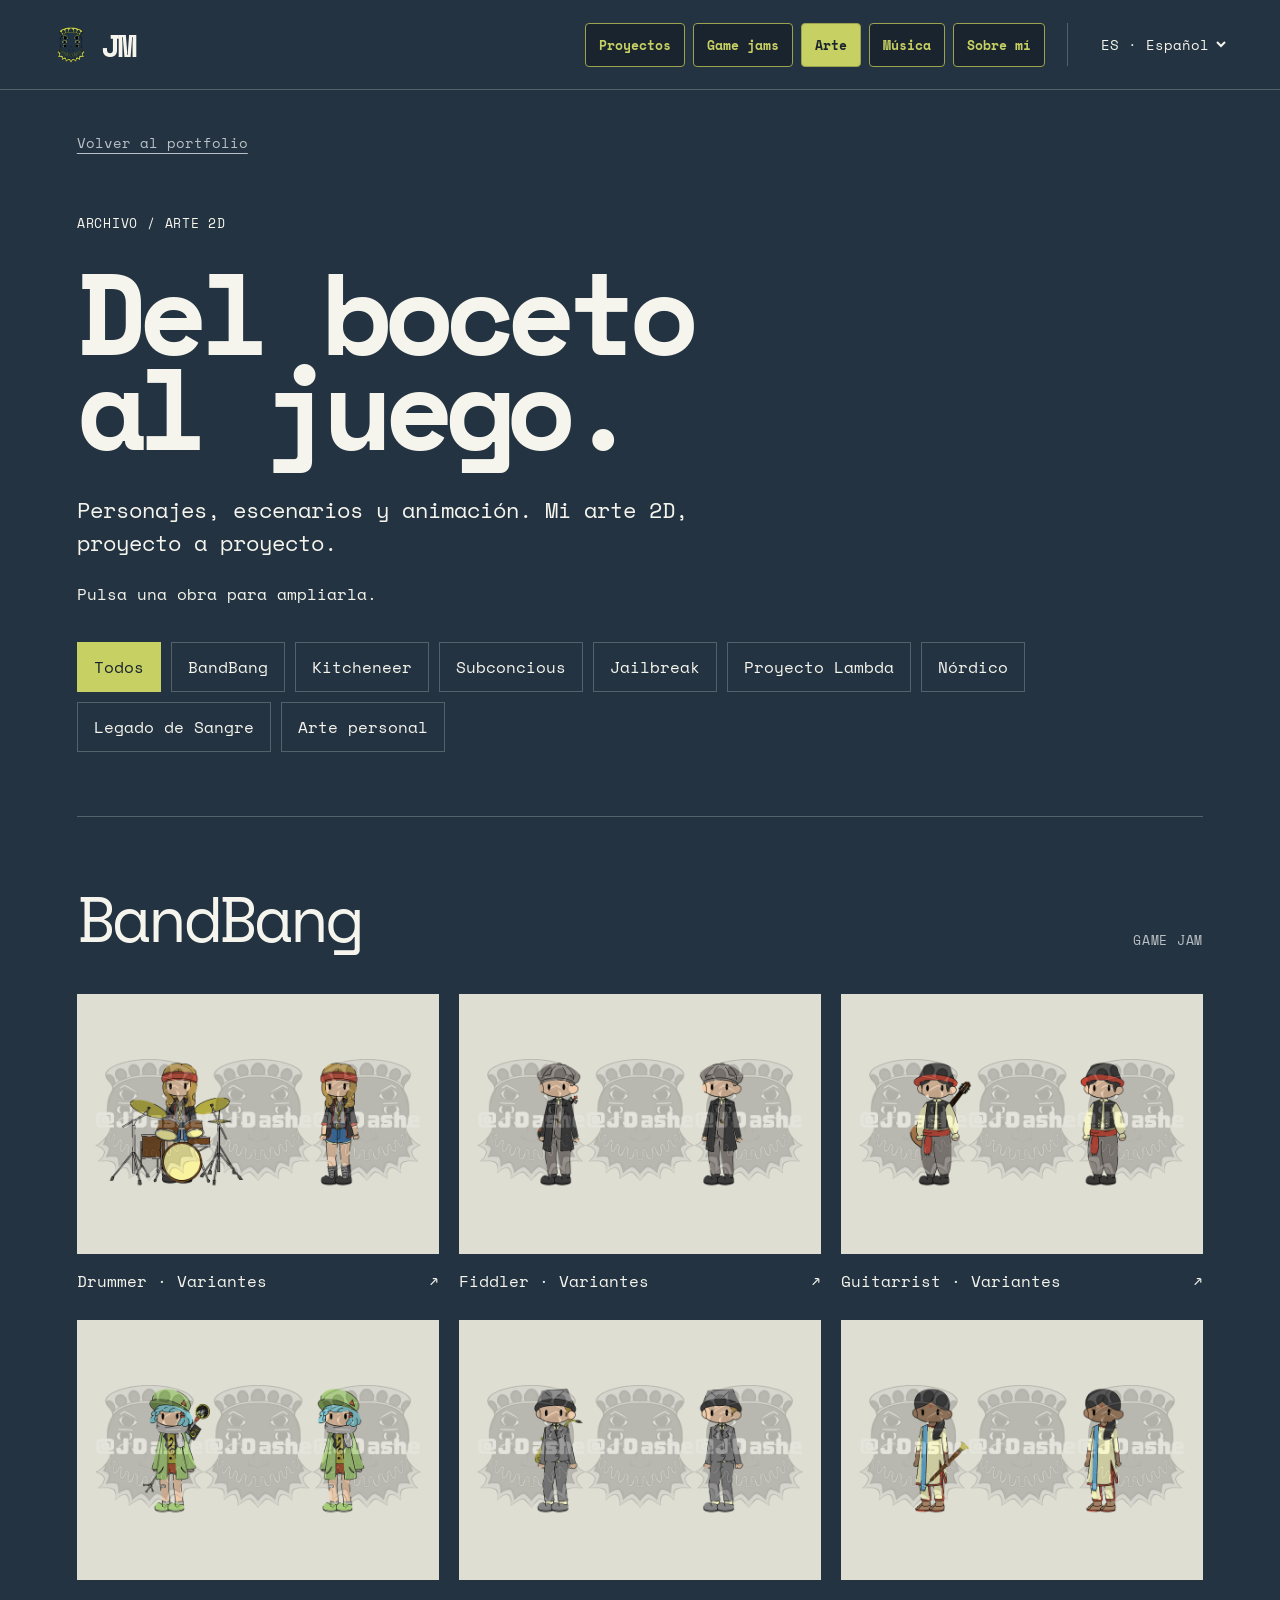
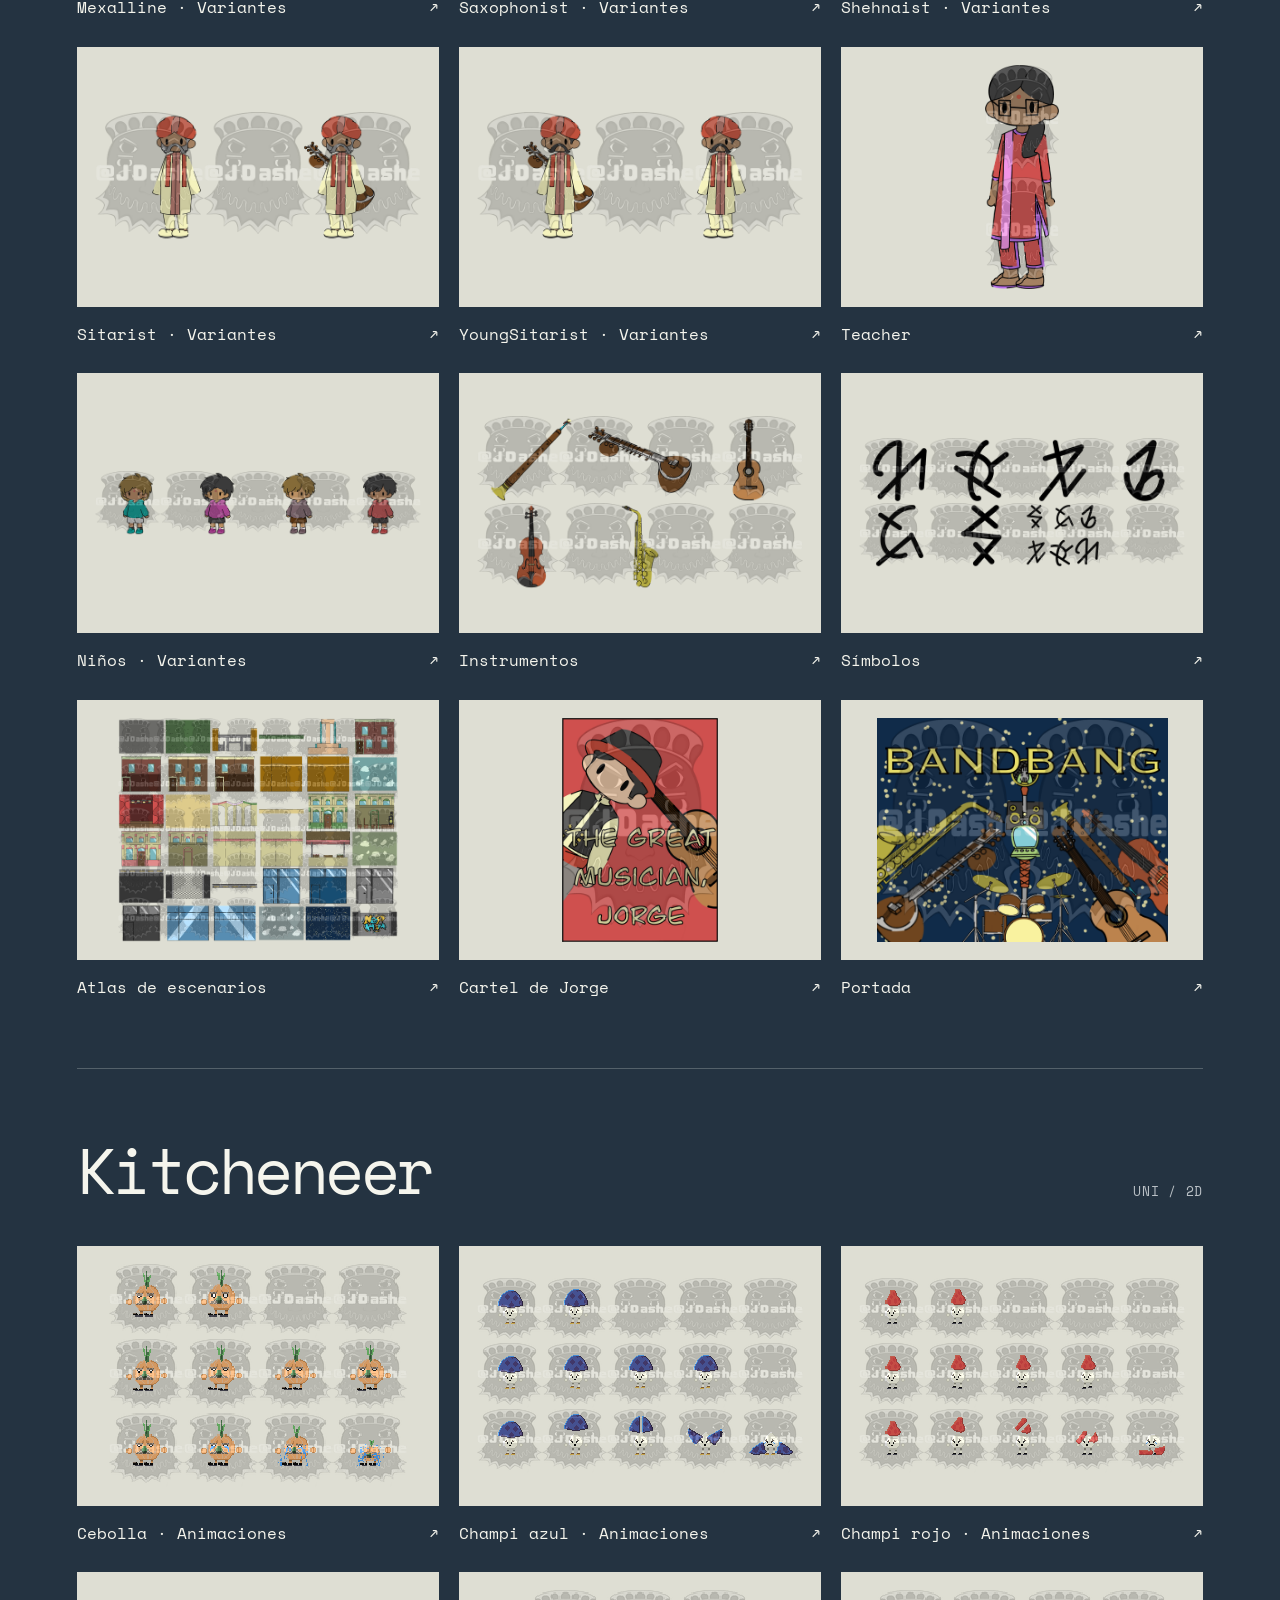
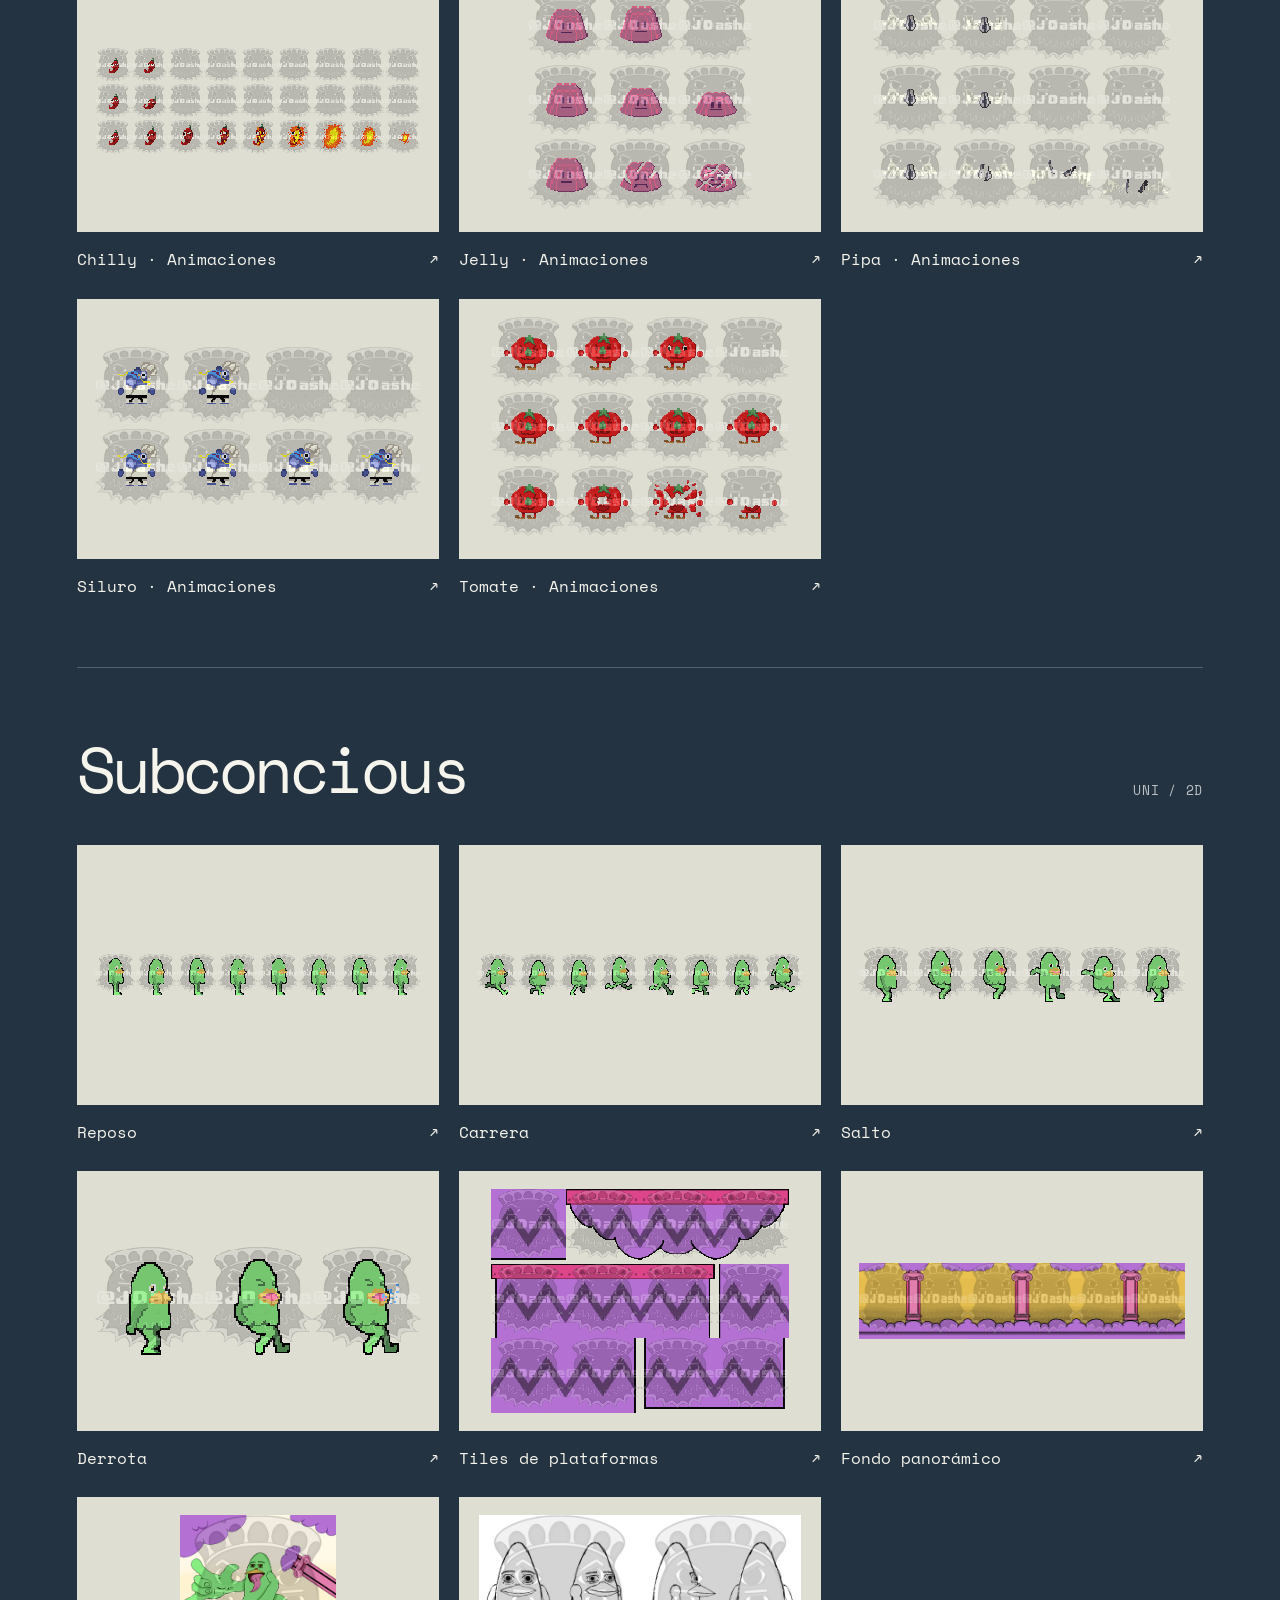
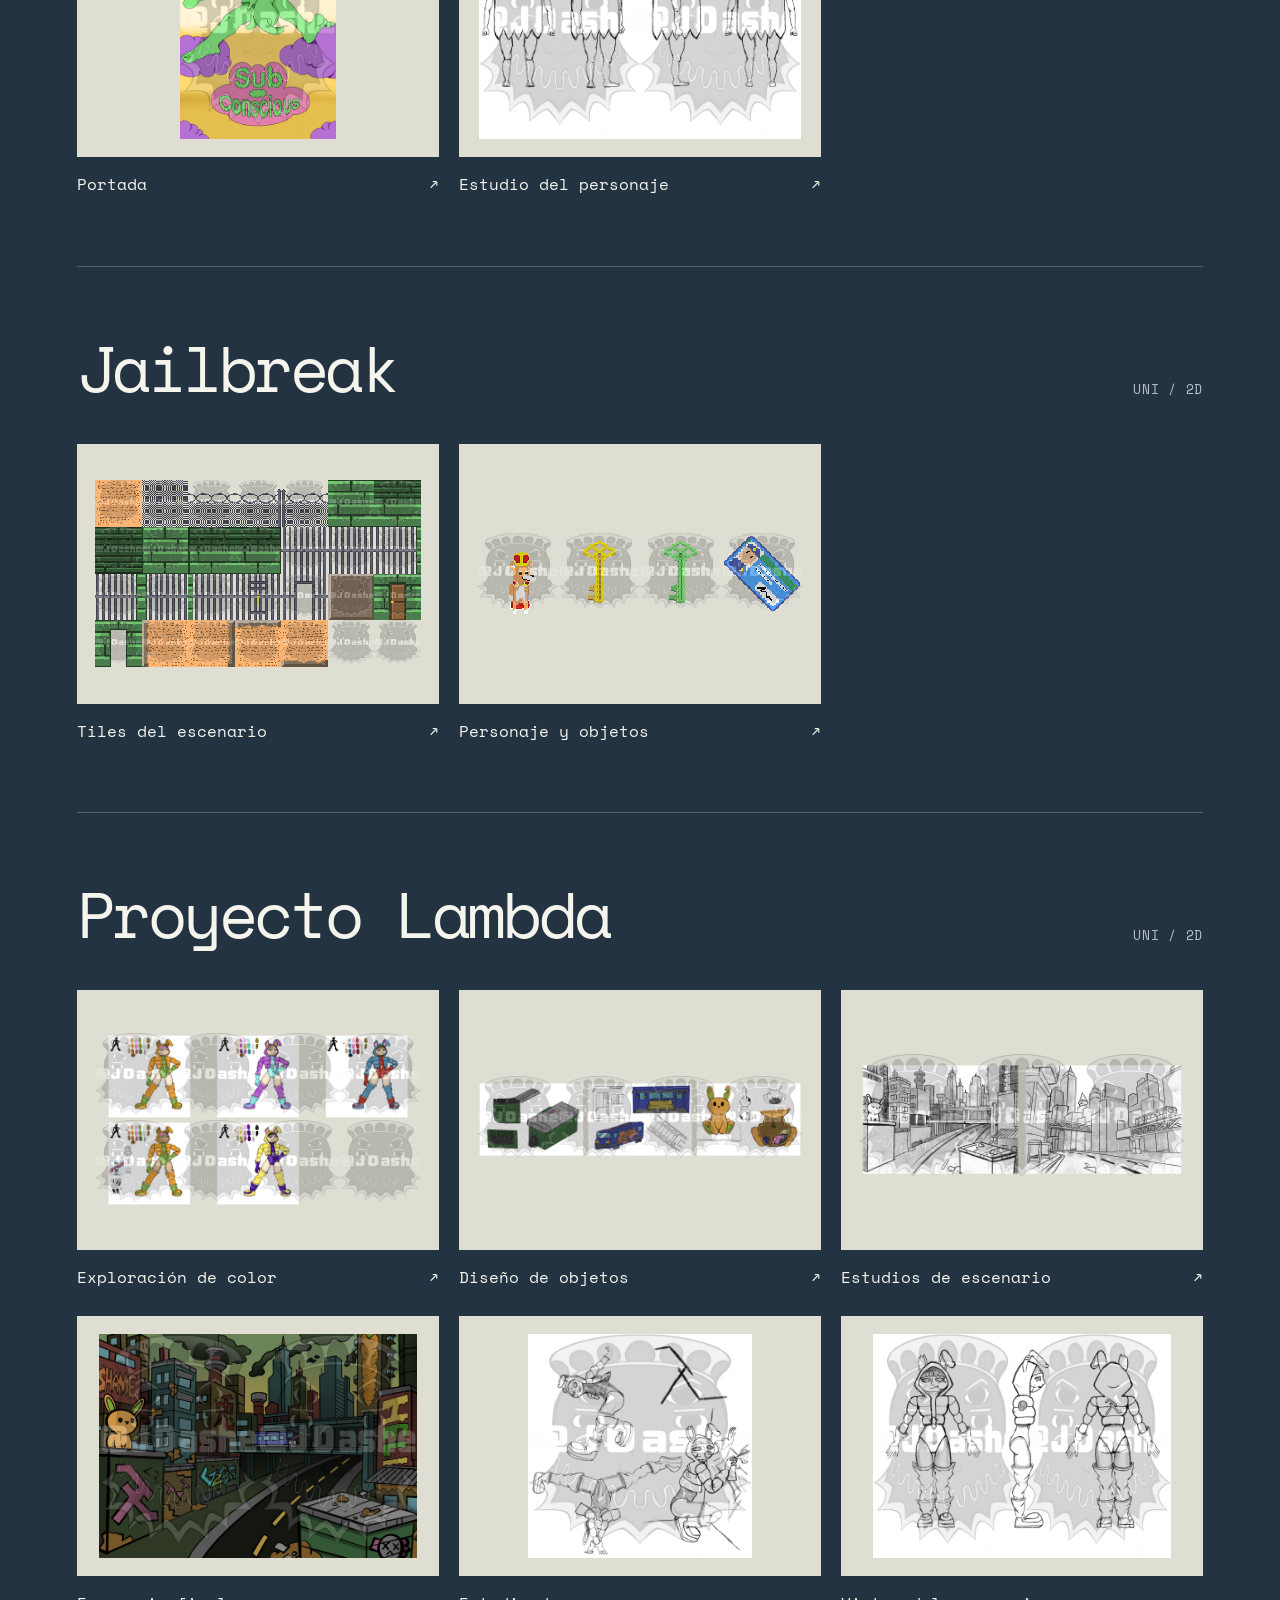
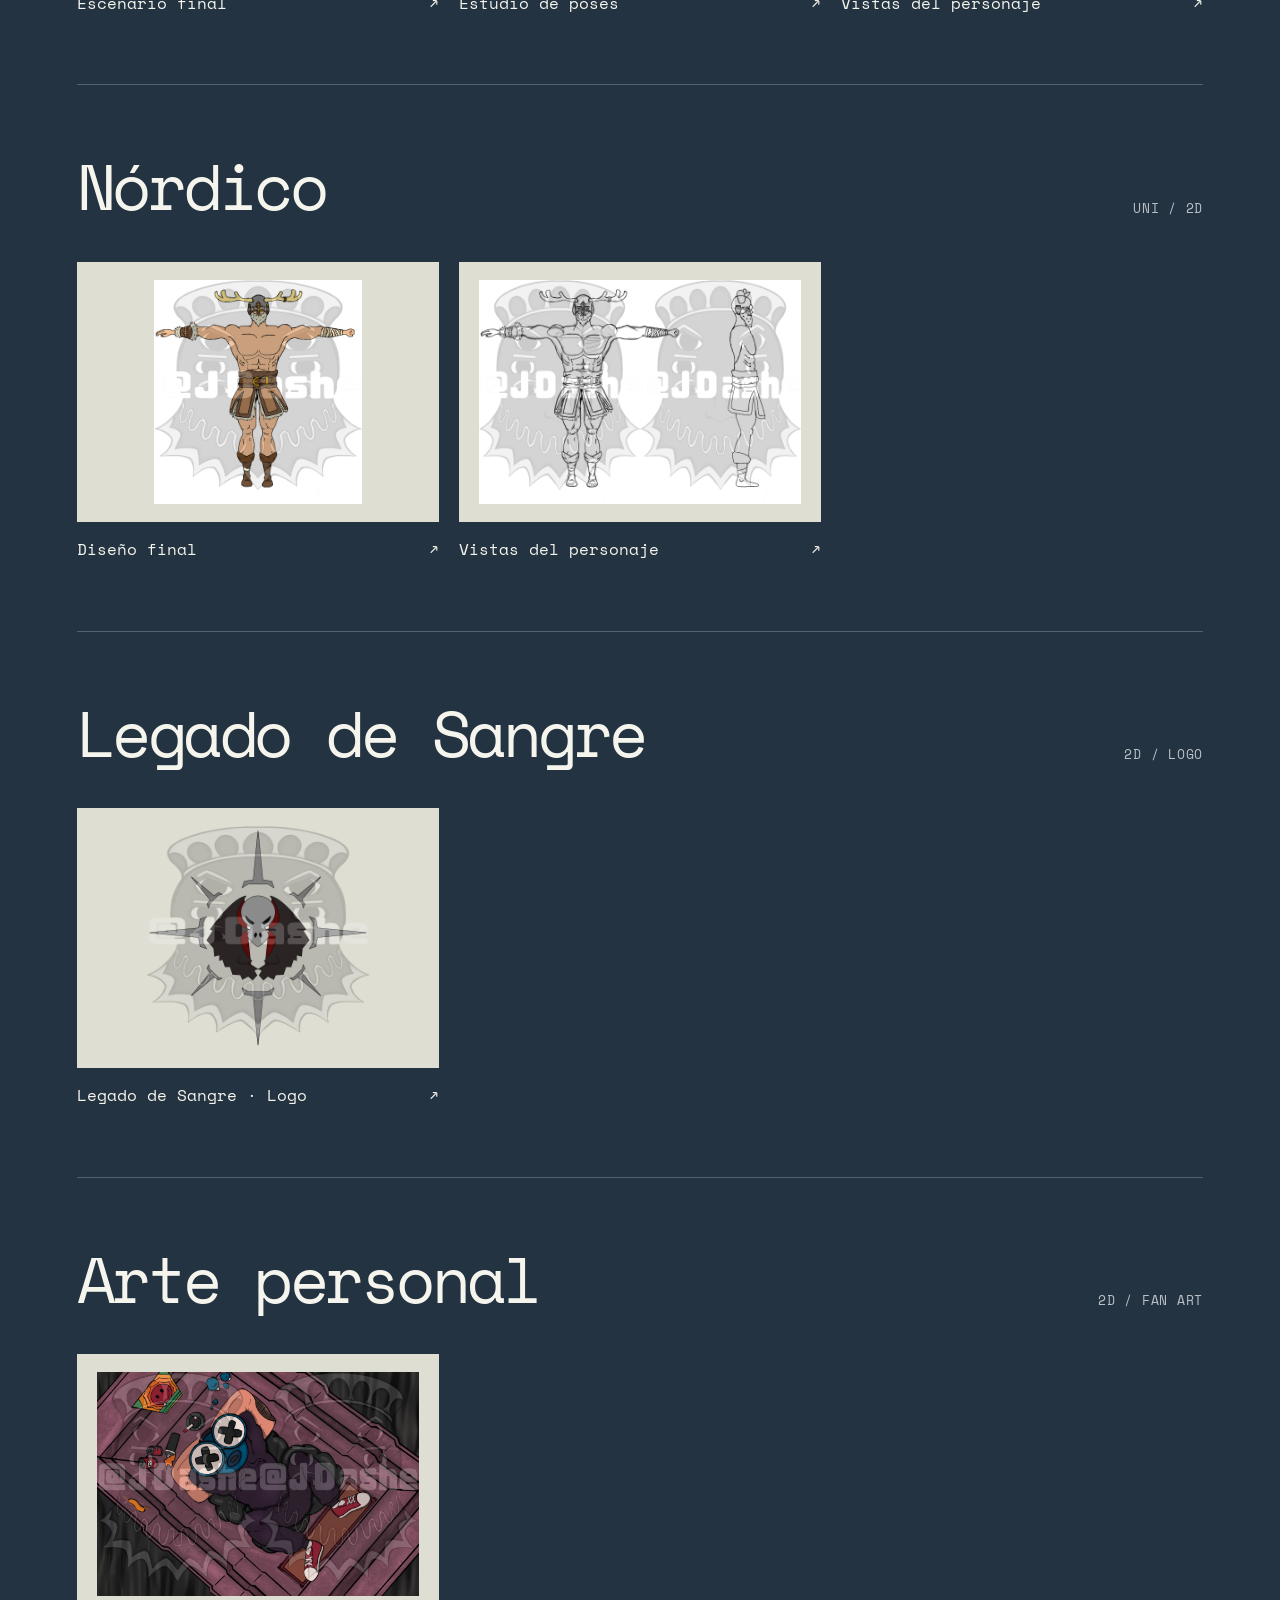
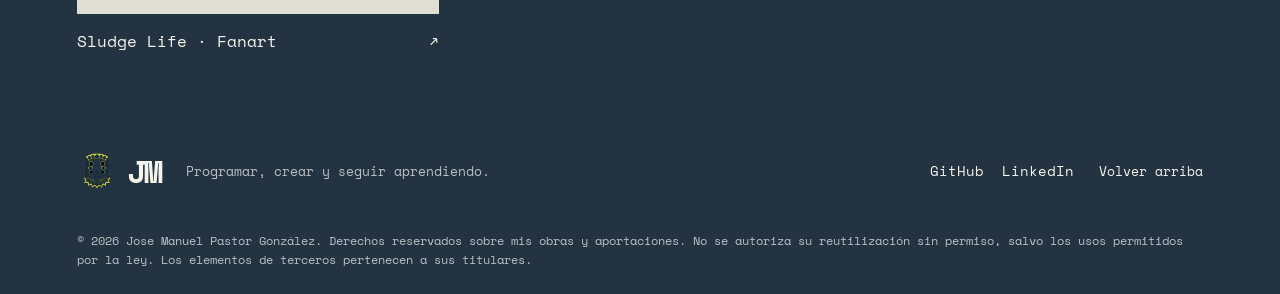
==== commit 13be0aa7: "cambio de fuentes y header" ====
--- a/art.html
+++ b/art.html
@@ -62,7 +62,20 @@
           </option>
         </select>
       </label>
+      <button class="menu-toggle" type="button" aria-controls="mobile-menu"
+        aria-expanded="false" aria-haspopup="dialog" aria-label="Abrir menú">
+        <span></span><span></span><span></span>
+      </button>
     </header>
+    <!-- El diálogo bloquea la interacción con el fondo mientras está abierto. -->
+    <dialog id="mobile-menu" class="mobile-menu" aria-labelledby="mobile-menu-title">
+      <div class="mobile-menu-top">
+        <h2 id="mobile-menu-title" data-t="menuTitle">Navegación</h2>
+        <button class="menu-close" type="button" aria-label="Cerrar menú">×</button>
+      </div>
+      <nav class="mobile-menu-links" aria-label="Navegación móvil"></nav>
+      <p class="mobile-menu-note">JM / PORTFOLIO</p>
+    </dialog>
     <main id="main">
       <section class="wrap jams-hero gallery-hero">
         <a class="back-link" href="index.html#art" data-t="backPortfolio">
--- a/styles.css
+++ b/styles.css
@@ -1,3 +1,18 @@
+/* Fuente local gratuita; licencia en assets/fonts/OFL-SpaceMono.txt. */
+@font-face {
+  font-family: "Space Mono";
+  src: url("assets/fonts/SpaceMono-Regular.ttf") format("truetype");
+  font-weight: 400;
+  font-style: normal;
+  font-display: swap;
+}
+@font-face {
+  font-family: "Space Mono";
+  src: url("assets/fonts/SpaceMono-Bold.ttf") format("truetype");
+  font-weight: 700;
+  font-style: normal;
+  font-display: swap;
+}
 /* Paleta, tipografía y estilos base */
 :root {
   --bg: #243341;
@@ -7,7 +22,7 @@
   --text: #f5f5ed;
   --muted: #b9c0c5;
   --line: #54616a;
-  font-family: Arial, Helvetica, sans-serif;
+  font-family: "Space Mono", monospace;
   color: var(--text);
   background: var(--bg);
   font-synthesis: none;
@@ -99,7 +114,7 @@
   padding-bottom: 54px;
 }
 .eyebrow {
-  font-family: "Courier New", monospace;
+  font-family: "Space Mono", monospace;
   font-size: 13px;
   letter-spacing: 0.06em;
   line-height: 1.5;
@@ -1311,3 +1326,156 @@
   line-height: 1.6;
   color: var(--muted);
 }
+
+/* Botones de navegación y menú lateral móvil. */
+header {
+  gap: 22px;
+  z-index: 20;
+}
+header nav {
+  gap: 8px;
+}
+header nav a {
+  padding: 11px 13px;
+  border: 1px solid var(--olive);
+  border-radius: 4px;
+  background: var(--deep);
+  color: var(--lime);
+  font-size: 13px;
+  font-weight: 700;
+  white-space: nowrap;
+}
+header nav a:hover,
+header nav a[aria-current="page"] {
+  background: var(--lime);
+  color: var(--deep);
+}
+.menu-toggle {
+  display: none;
+  width: 46px;
+  height: 46px;
+  padding: 11px;
+  flex-shrink: 0;
+  border: 1px solid var(--lime);
+  border-radius: 4px;
+  background: var(--deep);
+  color: var(--lime);
+  cursor: pointer;
+}
+.menu-toggle span {
+  display: block;
+  width: 22px;
+  height: 2px;
+  margin: 4px 0;
+  background: currentColor;
+}
+body.menu-open {
+  overflow: hidden;
+}
+.mobile-menu {
+  position: fixed;
+  inset: 0 0 0 auto;
+  margin: 0;
+  width: min(360px, 86vw);
+  max-width: 86vw;
+  height: 100dvh;
+  max-height: 100dvh;
+  padding: 26px 22px;
+  border: 0;
+  border-left: 1px solid var(--olive);
+  background: var(--deep);
+  transform: translateX(100%);
+  opacity: 0;
+  transition: transform 220ms ease, opacity 220ms ease;
+}
+.mobile-menu.is-visible {
+  transform: translateX(0);
+  opacity: 1;
+}
+.mobile-menu::backdrop {
+  background: rgb(0 0 0 / 0%);
+  transition: background 220ms ease;
+}
+.mobile-menu.is-visible::backdrop {
+  background: rgb(0 0 0 / 68%);
+}
+.mobile-menu-top {
+  display: flex;
+  align-items: center;
+  justify-content: space-between;
+  gap: 12px;
+}
+.mobile-menu-top h2 {
+  font-size: 19px;
+  margin: 0;
+  letter-spacing: -0.03em;
+}
+.menu-close {
+  width: 44px;
+  height: 44px;
+  border: 1px solid var(--olive);
+  background: transparent;
+  color: var(--lime);
+  font-size: 28px;
+  cursor: pointer;
+}
+.mobile-menu-links {
+  display: flex;
+  flex-direction: column;
+  width: 100%;
+  margin: 36px 0;
+  padding: 0;
+  gap: 12px;
+}
+.mobile-menu-links a {
+  display: block;
+  padding: 16px;
+  border: 1px solid var(--olive);
+  border-radius: 4px;
+  color: var(--lime);
+  background: var(--bg);
+  font-size: 16px;
+  font-weight: 700;
+}
+.mobile-menu-links a:hover,
+.mobile-menu-links a[aria-current="page"] {
+  background: var(--lime);
+  color: var(--deep);
+}
+.mobile-menu .mobile-menu-note {
+  font-size: 12px;
+  color: var(--muted);
+}
+@media (max-width: 1050px) {
+  header {
+    height: 78px;
+    min-height: 78px;
+    flex-wrap: nowrap;
+    padding: 12px 5%;
+    gap: 12px;
+  }
+  header nav {
+    display: none;
+  }
+  header .language {
+    margin-left: auto;
+    padding: 0;
+    border: 0;
+  }
+  header select {
+    max-width: 135px;
+    font-size: 12px;
+  }
+  .menu-toggle {
+    display: block;
+  }
+}
+@media (prefers-reduced-motion: reduce) {
+  html {
+    scroll-behavior: auto;
+  }
+  .mobile-menu,
+  .mobile-menu::backdrop {
+    transition: none;
+  }
+}
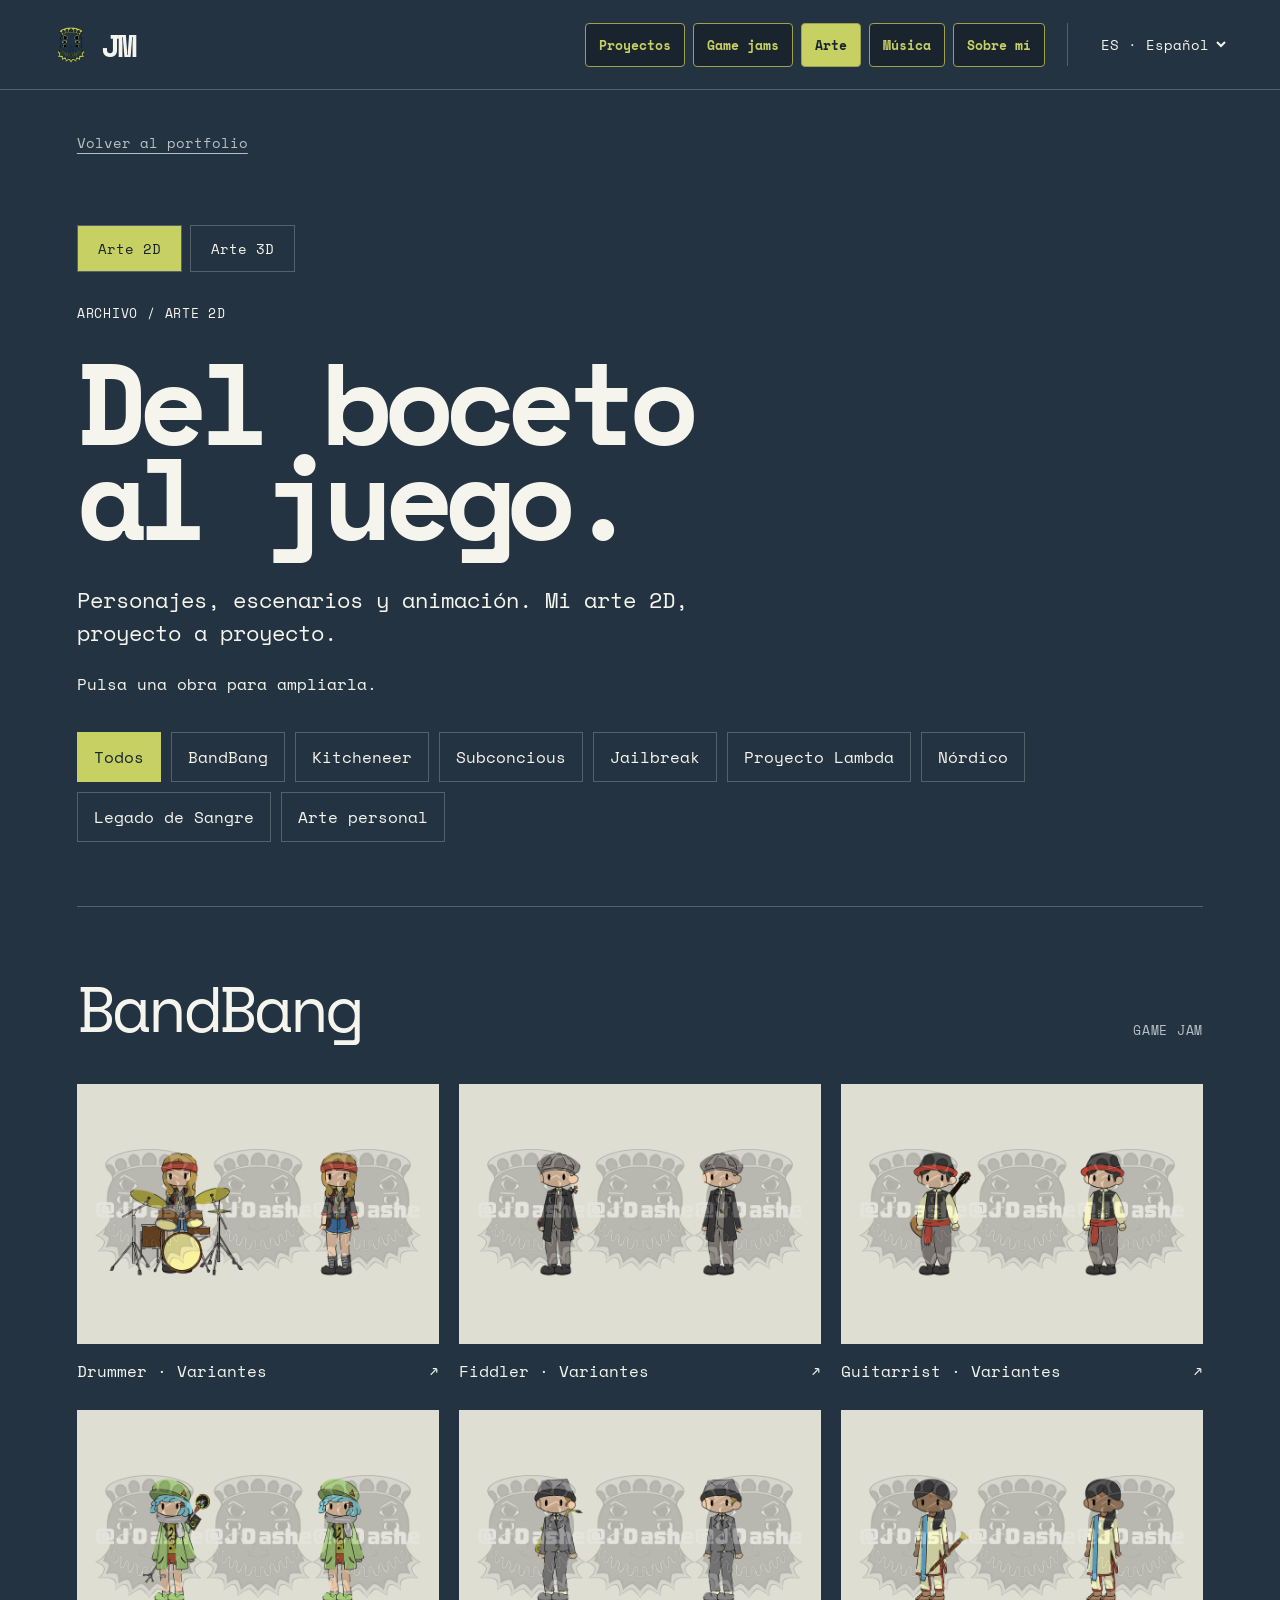
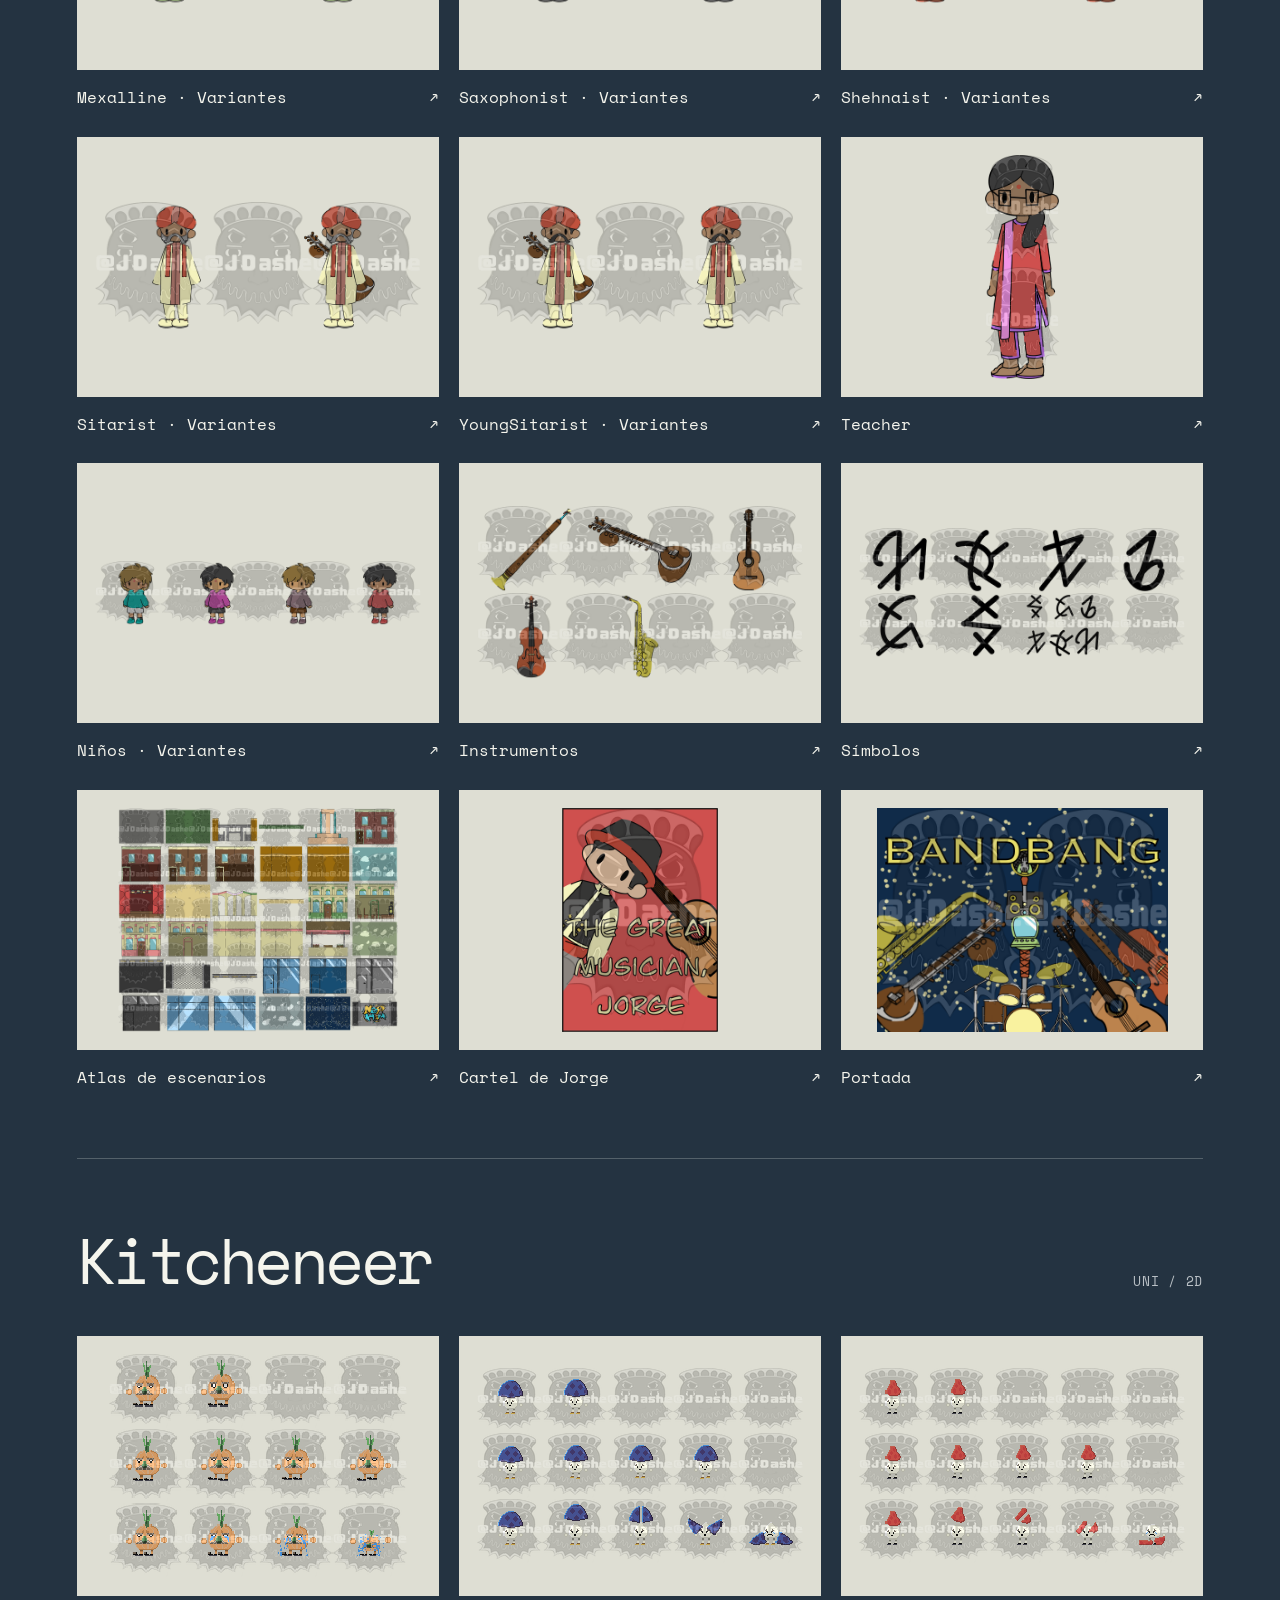
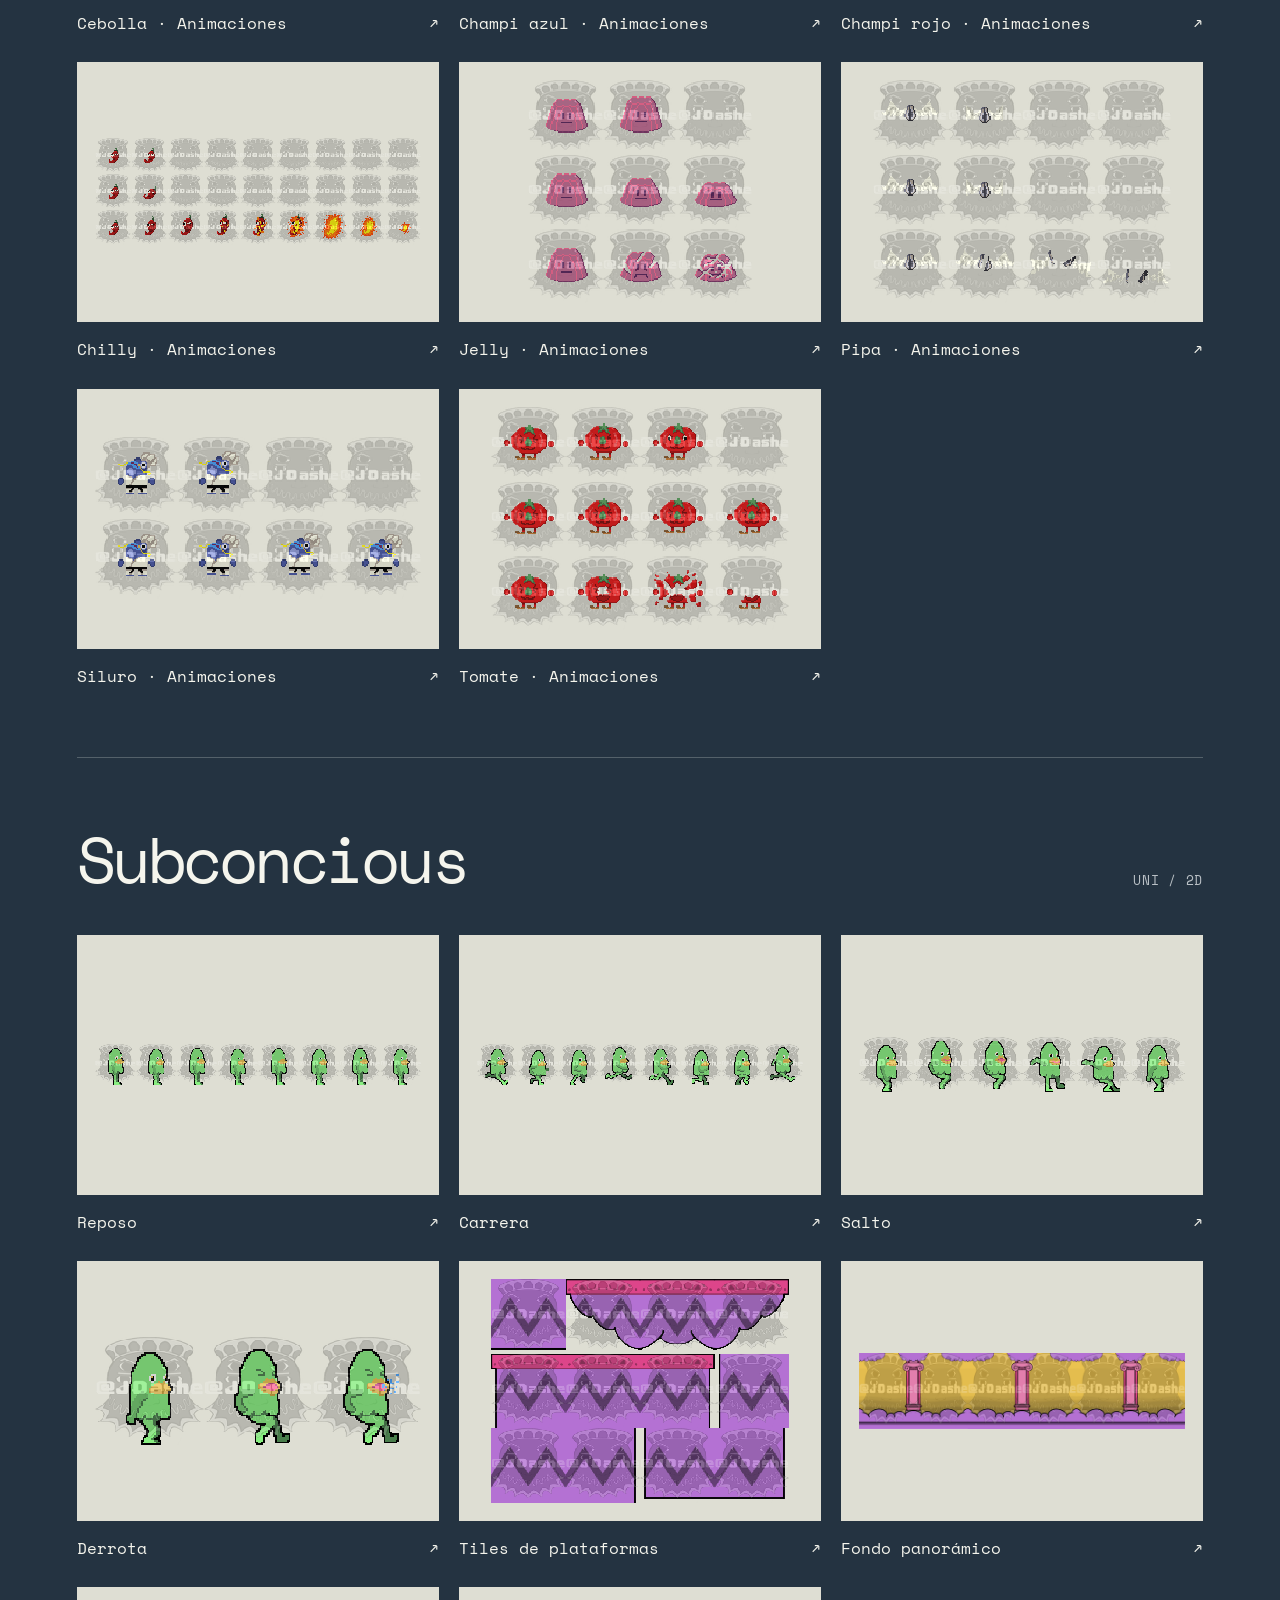
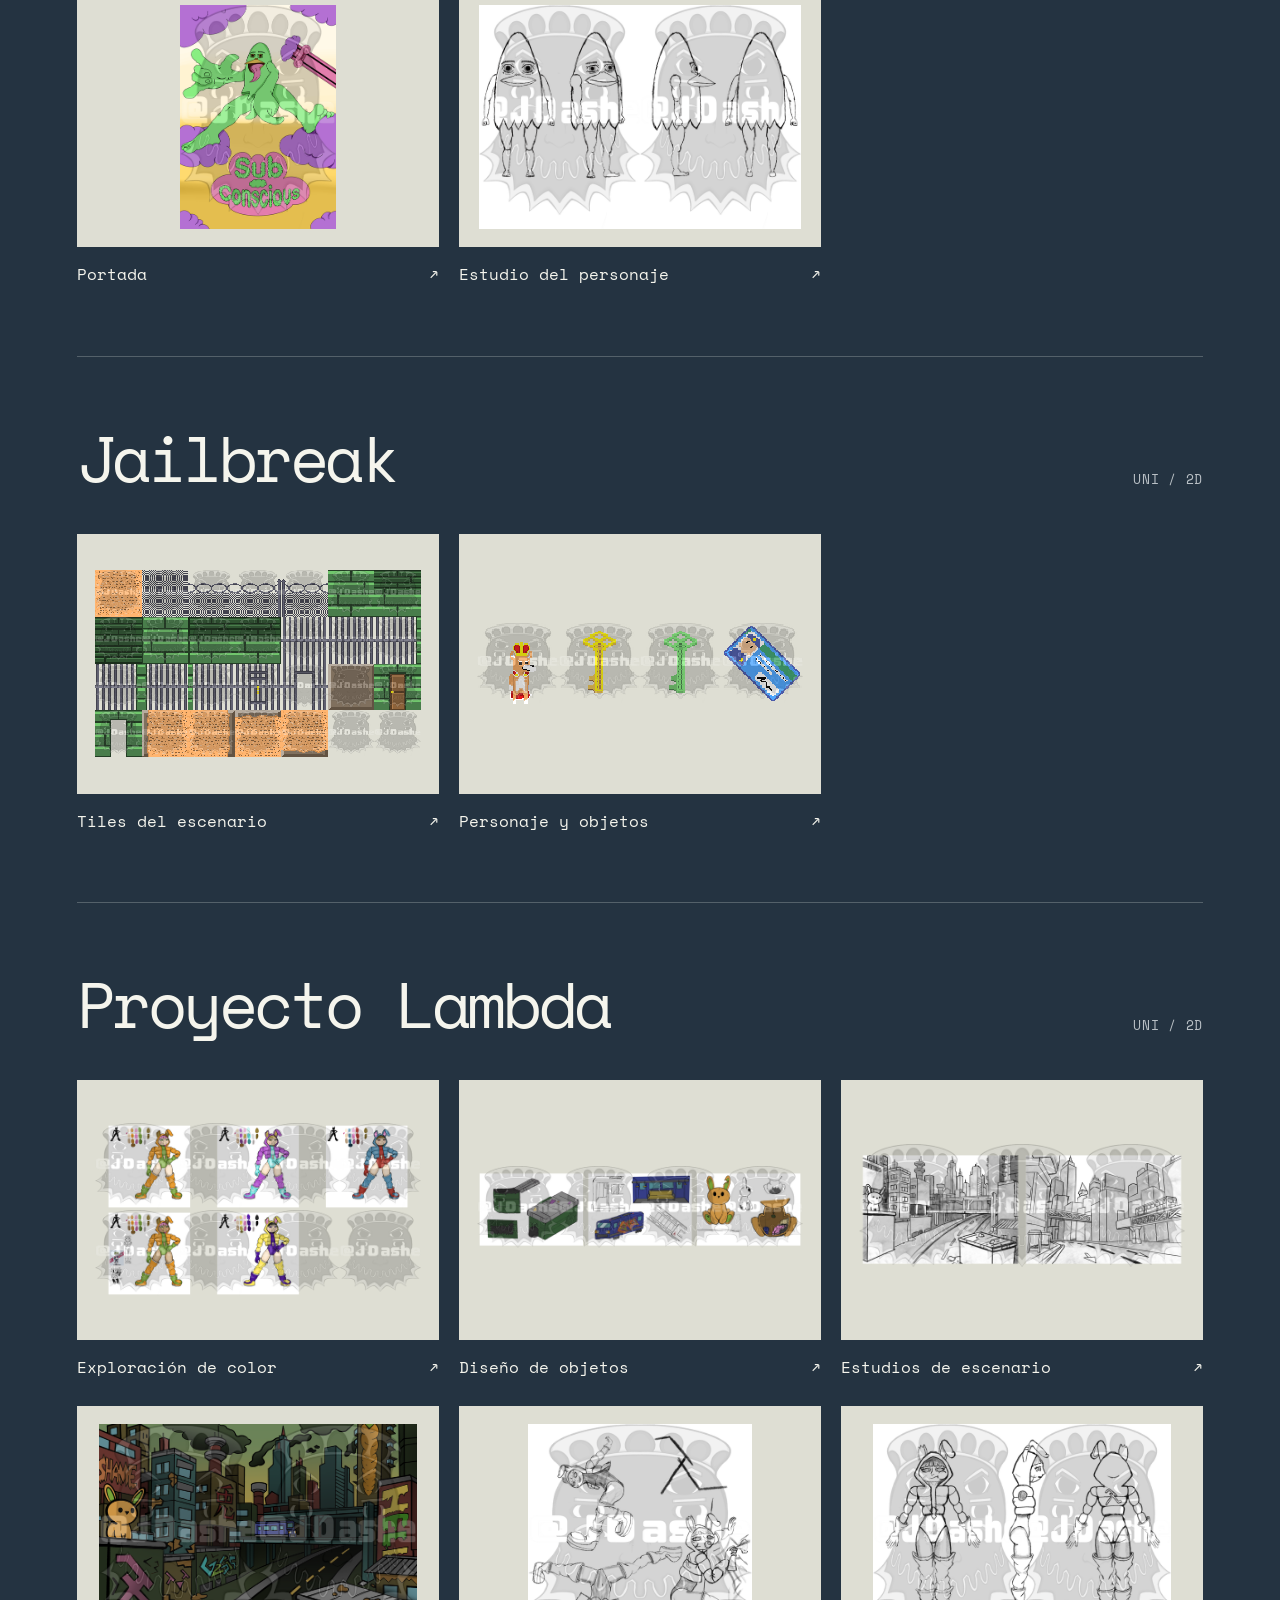
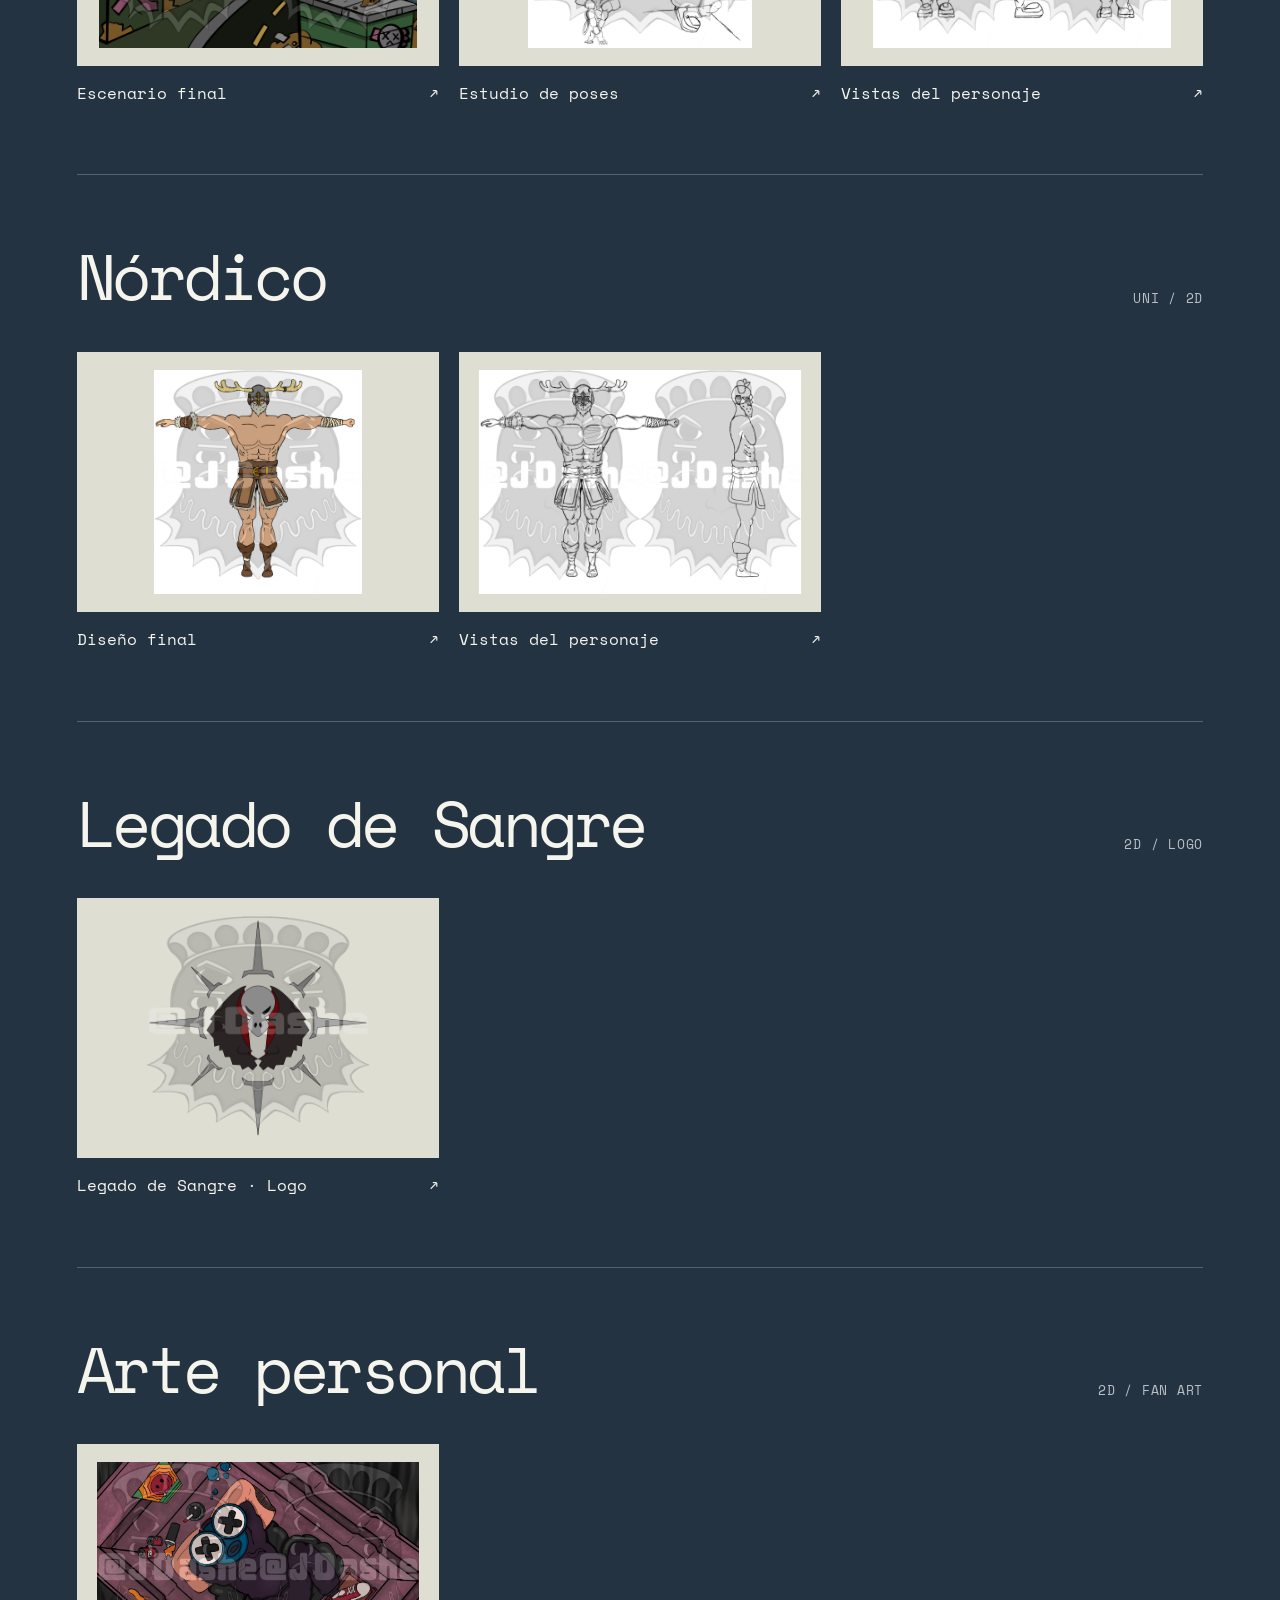
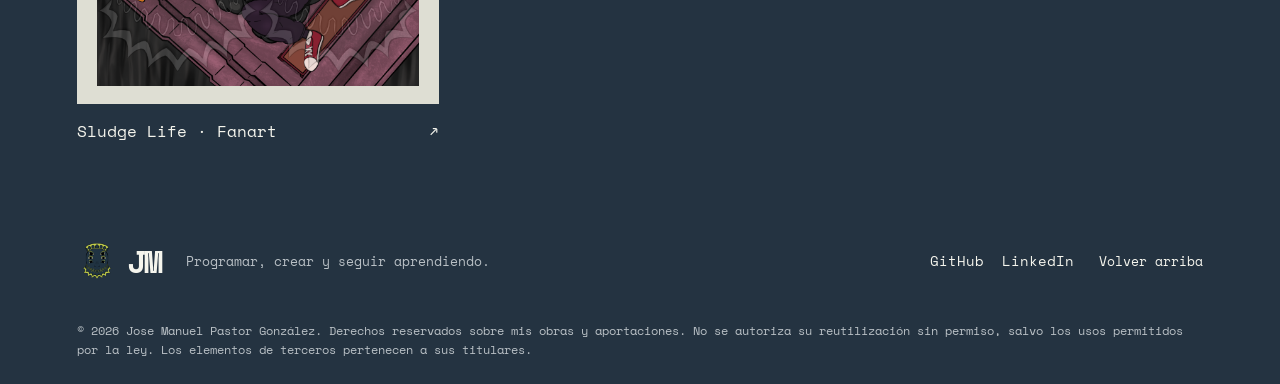
==== commit 00044e4e: "visor Modelos 3d" ====
--- a/art.html
+++ b/art.html
@@ -81,6 +81,10 @@
         <a class="back-link" href="index.html#art" data-t="backPortfolio">
           Volver al portfolio
         </a>
+        <nav class="art-tabs" aria-label="Arte / Art">
+          <a href="art.html" aria-current="page" data-t="gallery2D">Arte 2D</a>
+          <a href="arte3d.html" data-t="gallery3D">Arte 3D</a>
+        </nav>
         <p class="eyebrow" data-t="galleryArchive">
           ARCHIVO / ARTE 2D
         </p>
--- a/styles.css
+++ b/styles.css
@@ -454,6 +454,75 @@
 }
 body.modal-open {
   overflow: hidden;
+}
+/* El enlace y el cierre permanecen fuera del contenido desplazable. */
+#project-dialog {
+  padding: 0;
+  overflow: hidden;
+  max-height: 90vh;
+  max-height: 90dvh;
+}
+#project-dialog[open] {
+  display: flex;
+  flex-direction: column;
+}
+.project-toolbar {
+  display: flex;
+  align-items: center;
+  justify-content: space-between;
+  gap: 16px;
+  padding: 16px 24px;
+  border-bottom: 1px solid var(--line);
+  flex-shrink: 0;
+}
+#project-dialog .project-actions {
+  margin: 0;
+  min-width: 0;
+}
+#project-dialog .project-actions .solid {
+  white-space: normal;
+}
+#project-dialog .close {
+  position: static;
+  flex-shrink: 0;
+}
+#dialog-content {
+  min-height: 0;
+  overflow-y: auto;
+  overscroll-behavior: contain;
+  scrollbar-gutter: stable;
+  scrollbar-width: auto;
+  scrollbar-color: var(--lime) var(--bg);
+  padding: 32px clamp(20px, 5vw, 60px);
+}
+#dialog-content::-webkit-scrollbar {
+  width: 12px;
+}
+#dialog-content::-webkit-scrollbar-track {
+  background: var(--bg);
+}
+#dialog-content::-webkit-scrollbar-thumb {
+  background: var(--lime);
+  border: 3px solid var(--bg);
+  border-radius: 8px;
+}
+#project-scroll-hint {
+  flex-shrink: 0;
+  width: 100%;
+  padding: 10px 24px;
+  text-align: right;
+  background: var(--bg);
+  color: var(--lime);
+  border: 0;
+  border-top: 1px solid var(--line);
+  font: inherit;
+  font-size: 13px;
+  cursor: pointer;
+}
+#project-scroll-hint[hidden] {
+  /* Reserva el espacio para evitar saltos al llegar al final. */
+  display: block;
+  visibility: hidden;
 }
 .skip {
   position: fixed;
@@ -1479,3 +1548,272 @@
     transition: none;
   }
 }
+
+/* Música: controles propios, sin la interfaz nativa del navegador. */
+.music-master,
+.music-master label,
+.music-album-heading,
+.music-timeline,
+.mixer-transport,
+.musician,
+.musician label,
+.mixer-presets {
+  display: flex;
+  align-items: center;
+  gap: 16px;
+}
+.music-master {
+  justify-content: space-between;
+  flex-wrap: wrap;
+  padding: 20px 0;
+  border-top: 1px solid var(--line);
+}
+.music-master label {
+  font-size: 12px;
+}
+.music-master input {
+  width: 110px;
+}
+.music-album {
+  margin: 18px 0 32px;
+  border: 1px solid var(--line);
+  background: var(--deep);
+}
+.music-album-heading {
+  padding: 28px;
+  background: var(--lime);
+  color: var(--deep);
+  align-items: flex-start;
+}
+.music-number {
+  font-size: 32px;
+  font-weight: 700;
+  opacity: 0.65;
+}
+.music-album-heading h3 {
+  font-size: clamp(22px, 3vw, 32px);
+  margin: 0 0 8px;
+}
+.music-album-heading p {
+  font-size: 13px;
+  line-height: 1.7;
+  margin: 0;
+  max-width: 750px;
+}
+.music-track {
+  display: flex;
+  align-items: center;
+  gap: 20px;
+  padding: 22px 28px;
+  border-top: 1px solid var(--line);
+}
+.music-track.is-playing {
+  background: #2c3b36;
+  box-shadow: inset 3px 0 var(--lime);
+}
+.music-track-body {
+  flex: 1;
+  min-width: 0;
+}
+.music-track h4 {
+  font-size: 14px;
+  line-height: 1.65;
+  margin: 0 0 10px;
+  overflow-wrap: anywhere;
+}
+.music-play {
+  width: 48px;
+  height: 48px;
+  flex-shrink: 0;
+  border: 1px solid var(--lime);
+  border-radius: 50%;
+  background: var(--lime);
+  color: var(--deep);
+  font-size: 19px;
+  cursor: pointer;
+}
+.music-play:hover {
+  background: var(--text);
+}
+.music-play:disabled {
+  opacity: 0.5;
+  cursor: wait;
+}
+.music-timeline,
+.mixer-transport {
+  font-size: 11px;
+  font-variant-numeric: tabular-nums;
+  gap: 12px;
+}
+.music-timeline span,
+.mixer-transport > span {
+  flex-shrink: 0;
+  min-width: 4ch;
+}
+.music-timeline input,
+.mixer-transport input {
+  min-width: 0;
+  width: 100%;
+  flex: 1;
+}
+#music-library input[type="range"] {
+  accent-color: var(--lime);
+  cursor: pointer;
+  min-height: 28px;
+}
+#music-library input:focus-visible,
+#music-library summary:focus-visible {
+  outline: 2px solid var(--lime);
+  outline-offset: 4px;
+}
+.music-details {
+  border-top: 1px solid var(--line);
+}
+.music-details > summary {
+  display: flex;
+  justify-content: space-between;
+  align-items: center;
+  gap: 20px;
+  padding: 22px 28px;
+  color: var(--lime);
+  font-size: 14px;
+  font-weight: 700;
+  list-style: none;
+  cursor: pointer;
+}
+.music-details > summary::-webkit-details-marker {
+  display: none;
+}
+.music-details > summary > span:last-child {
+  font-size: 25px;
+}
+.music-details[open] > summary > span:last-child {
+  transform: rotate(45deg);
+}
+.music-expanded {
+  padding: 4px 28px 28px;
+}
+.music-expanded > h4 {
+  font-size: 22px;
+  margin: 12px 0;
+}
+.music-expanded p,
+.music-coming {
+  color: var(--muted);
+  font-size: 12px;
+  line-height: 1.8;
+}
+.mixer-presets {
+  margin: 20px 0;
+}
+.mixer-presets button,
+.musician button {
+  padding: 10px 16px;
+  min-height: 44px;
+  border: 1px solid var(--olive);
+  border-radius: 3px;
+  color: var(--lime);
+  background: transparent;
+  cursor: pointer;
+}
+.mixer-presets button:hover,
+.musician button:hover,
+.musician button[aria-pressed="true"] {
+  background: var(--lime);
+  color: var(--deep);
+}
+.musician-list {
+  display: grid;
+  grid-template-columns: repeat(2, minmax(0, 1fr));
+  gap: 10px;
+  margin-bottom: 24px;
+}
+.musician {
+  justify-content: space-between;
+  gap: 8px;
+  padding: 12px;
+  border: 1px solid var(--line);
+  background: var(--bg);
+}
+.musician label {
+  gap: 10px;
+  cursor: pointer;
+  font-size: 12px;
+  min-height: 44px;
+}
+.musician input {
+  width: 18px;
+  height: 18px;
+  flex-shrink: 0;
+  accent-color: var(--lime);
+}
+.instrument-code {
+  color: var(--lime);
+  font-weight: 700;
+}
+.music-versions {
+  margin-top: 28px;
+  border-top: 1px solid var(--line);
+  padding-top: 20px;
+}
+.music-versions > summary {
+  color: var(--lime);
+  cursor: pointer;
+  padding: 12px 0;
+  font-size: 14px;
+}
+.music-versions .music-track {
+  padding-left: 0;
+  padding-right: 0;
+}
+.music-error {
+  color: var(--lime);
+  font-size: 12px;
+}
+@media (max-width: 680px) {
+  .musician-list {
+    grid-template-columns: 1fr;
+  }
+  .music-track,
+  .music-album-heading,
+  .music-details > summary {
+    padding: 18px 16px;
+    gap: 12px;
+  }
+  .music-expanded {
+    padding: 4px 16px 20px;
+  }
+  .music-play {
+    width: 44px;
+    height: 44px;
+  }
+  .music-track h4 {
+    font-size: 12px;
+  }
+  .music-timeline,
+  .mixer-transport {
+    gap: 8px;
+  }
+}
+
+/* Navegación entre los archivos de arte, compartida por 2D y 3D. */
+.art-tabs {
+  display: flex;
+  gap: 8px;
+  margin: 24px 0 32px;
+}
+.art-tabs a {
+  padding: 12px 20px;
+  border: 1px solid var(--line);
+  color: var(--text);
+  text-decoration: none;
+}
+.art-tabs a[aria-current="page"],
+.art-tabs a:hover {
+  background: var(--lime);
+  color: var(--deep);
+}
+.art-ribbon-3d .ribbon-panel img {
+  object-fit: cover;
+  object-position: center;
+}
